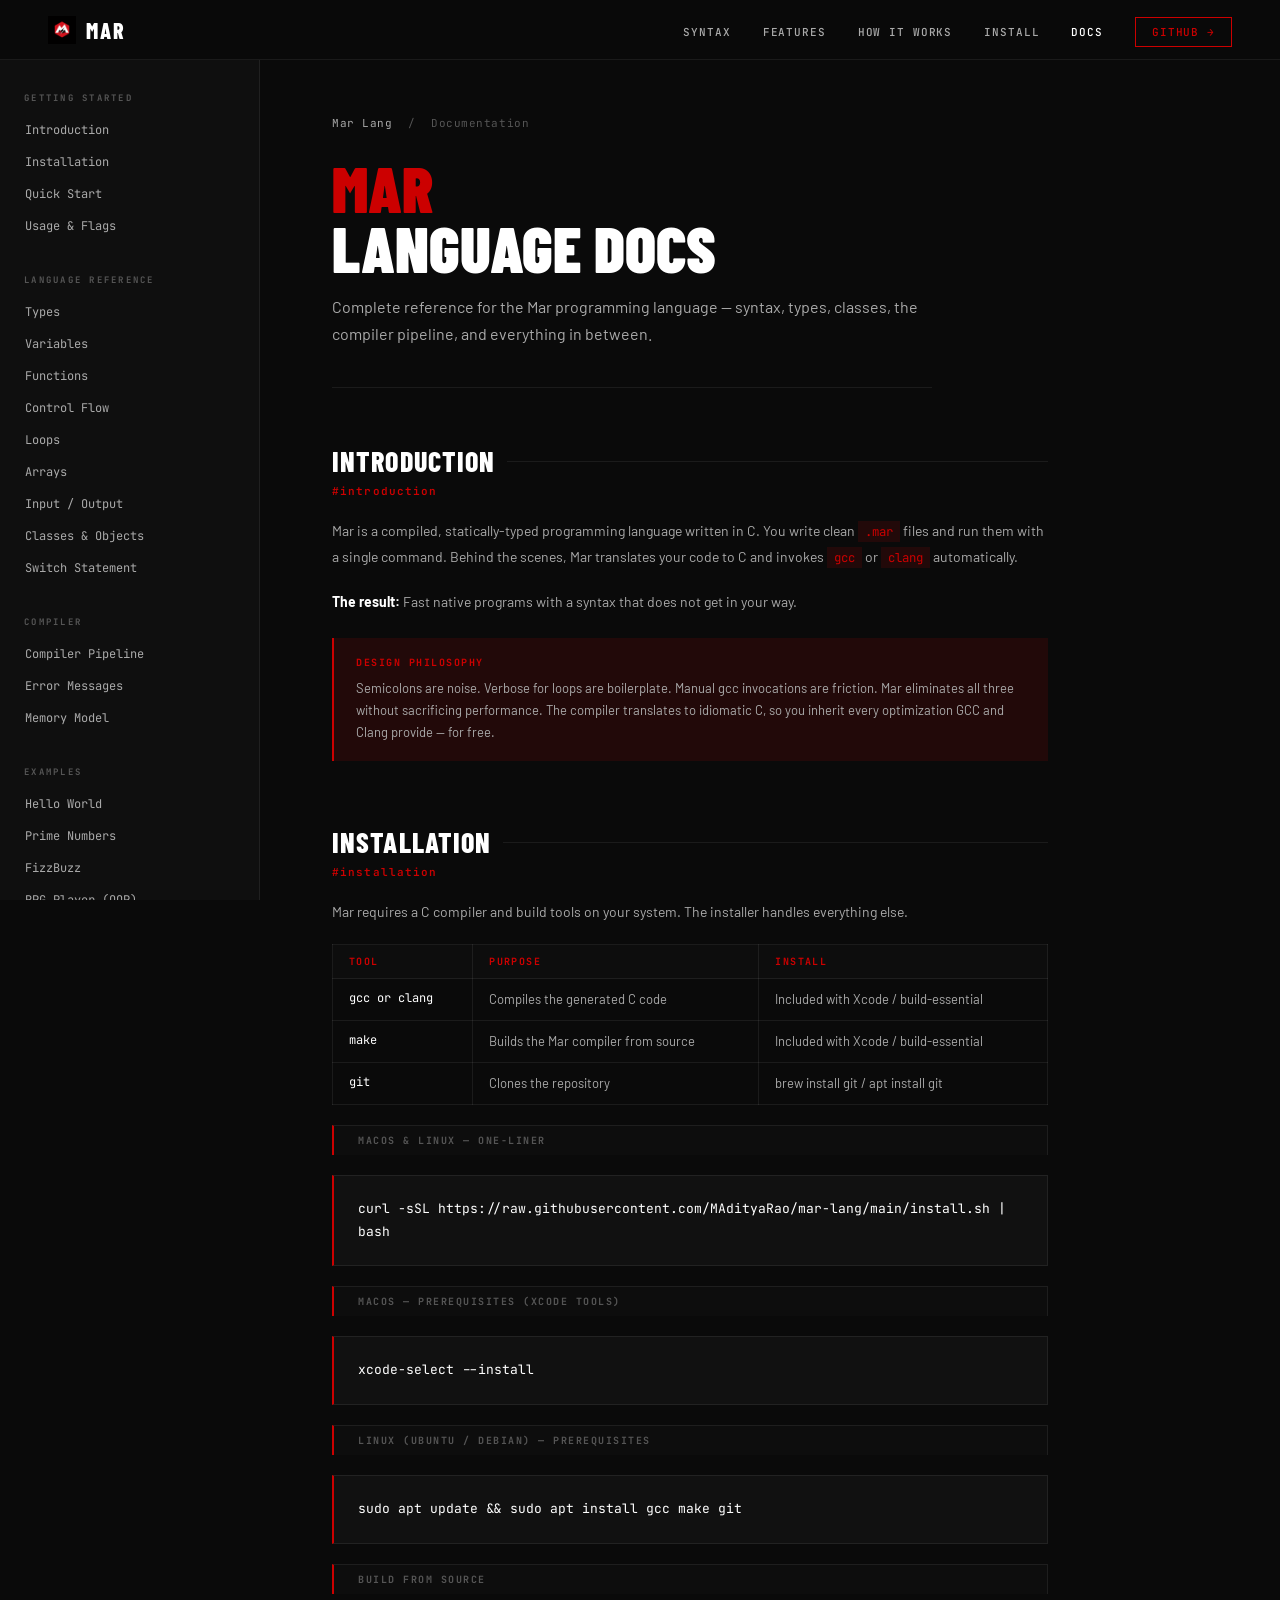
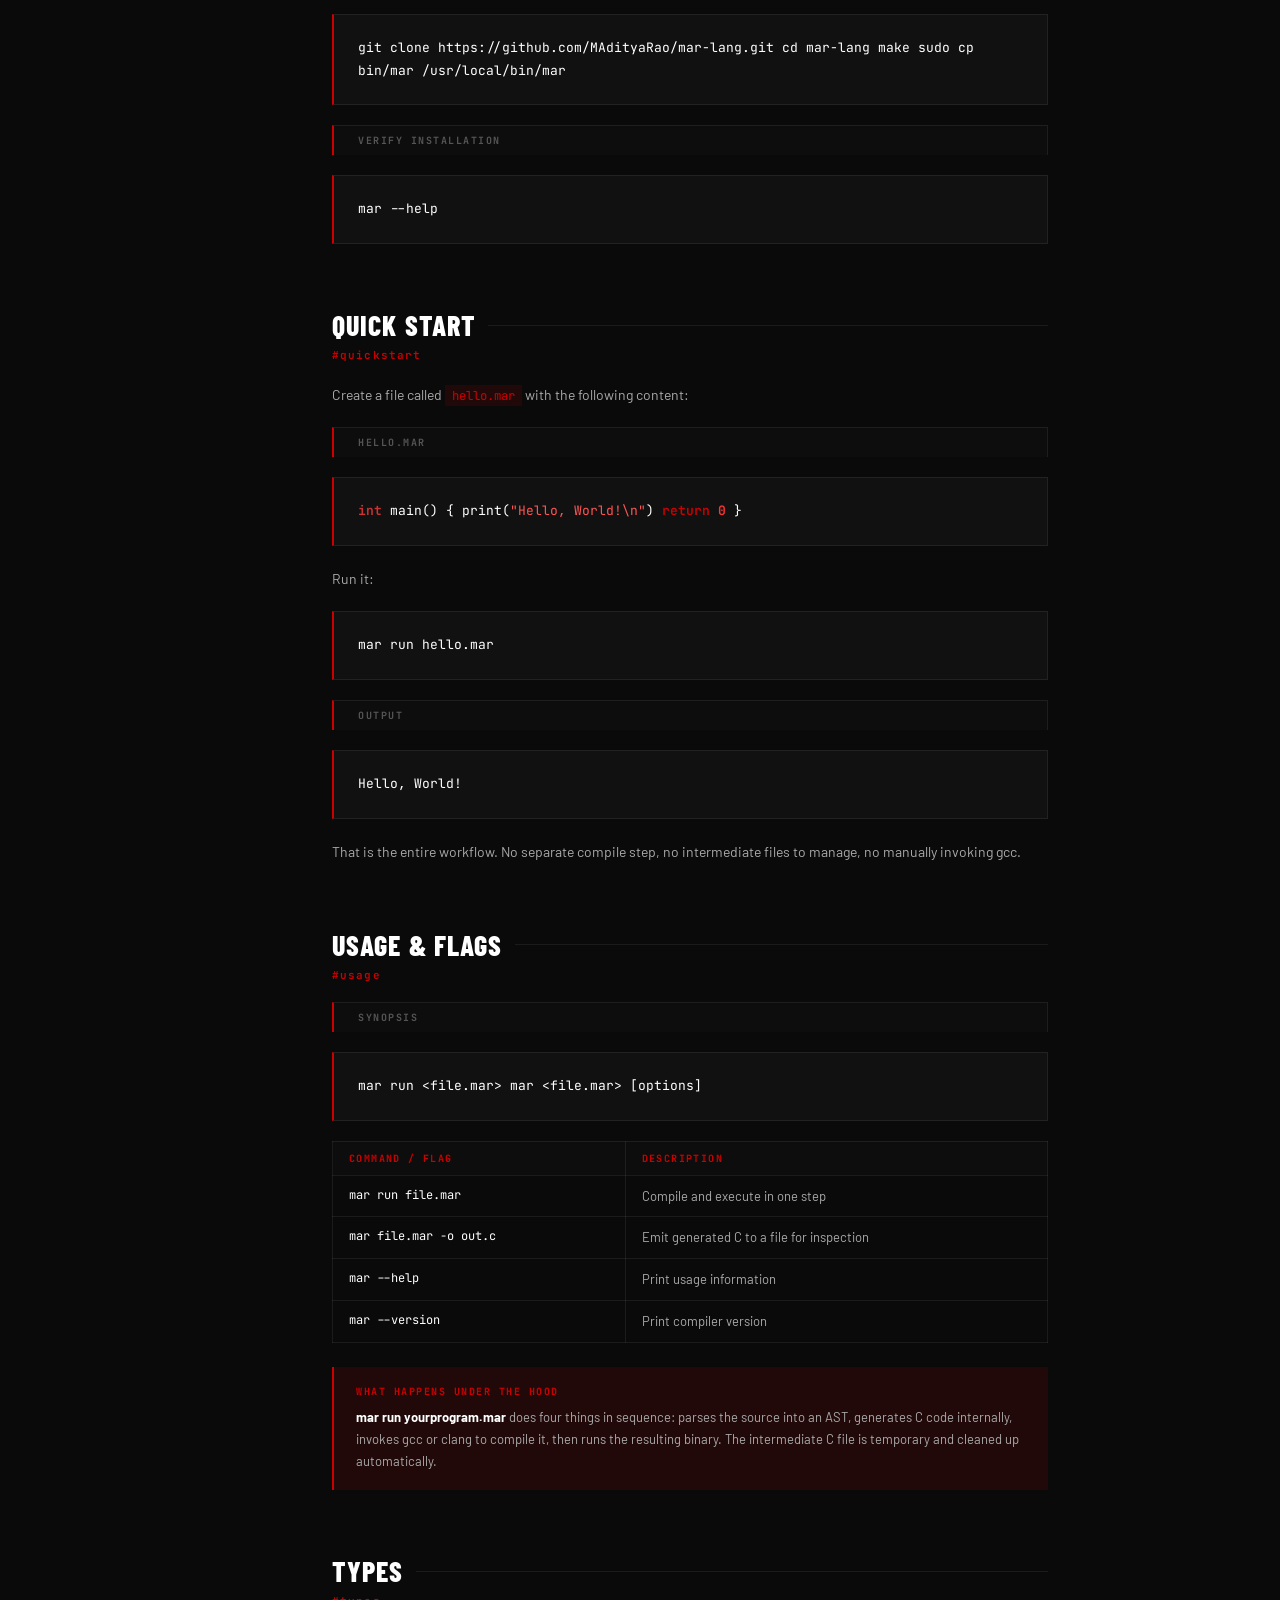
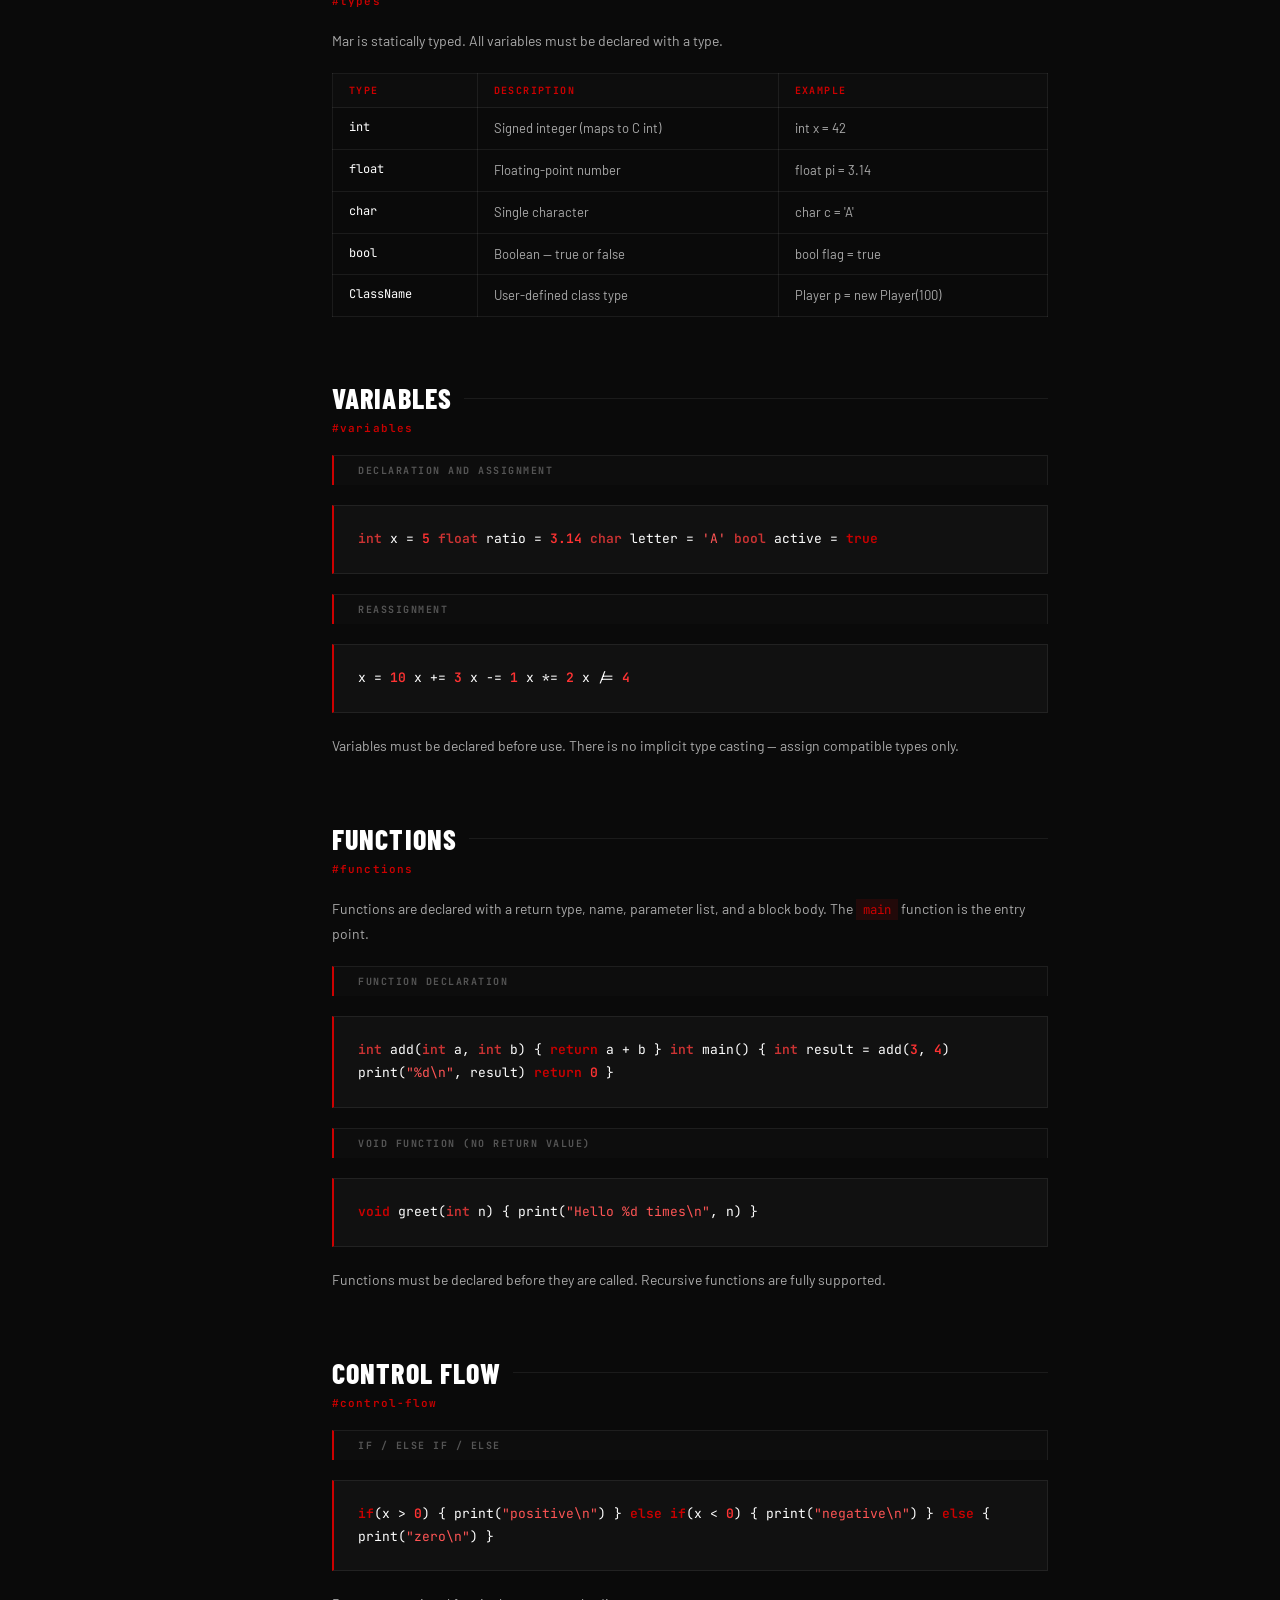
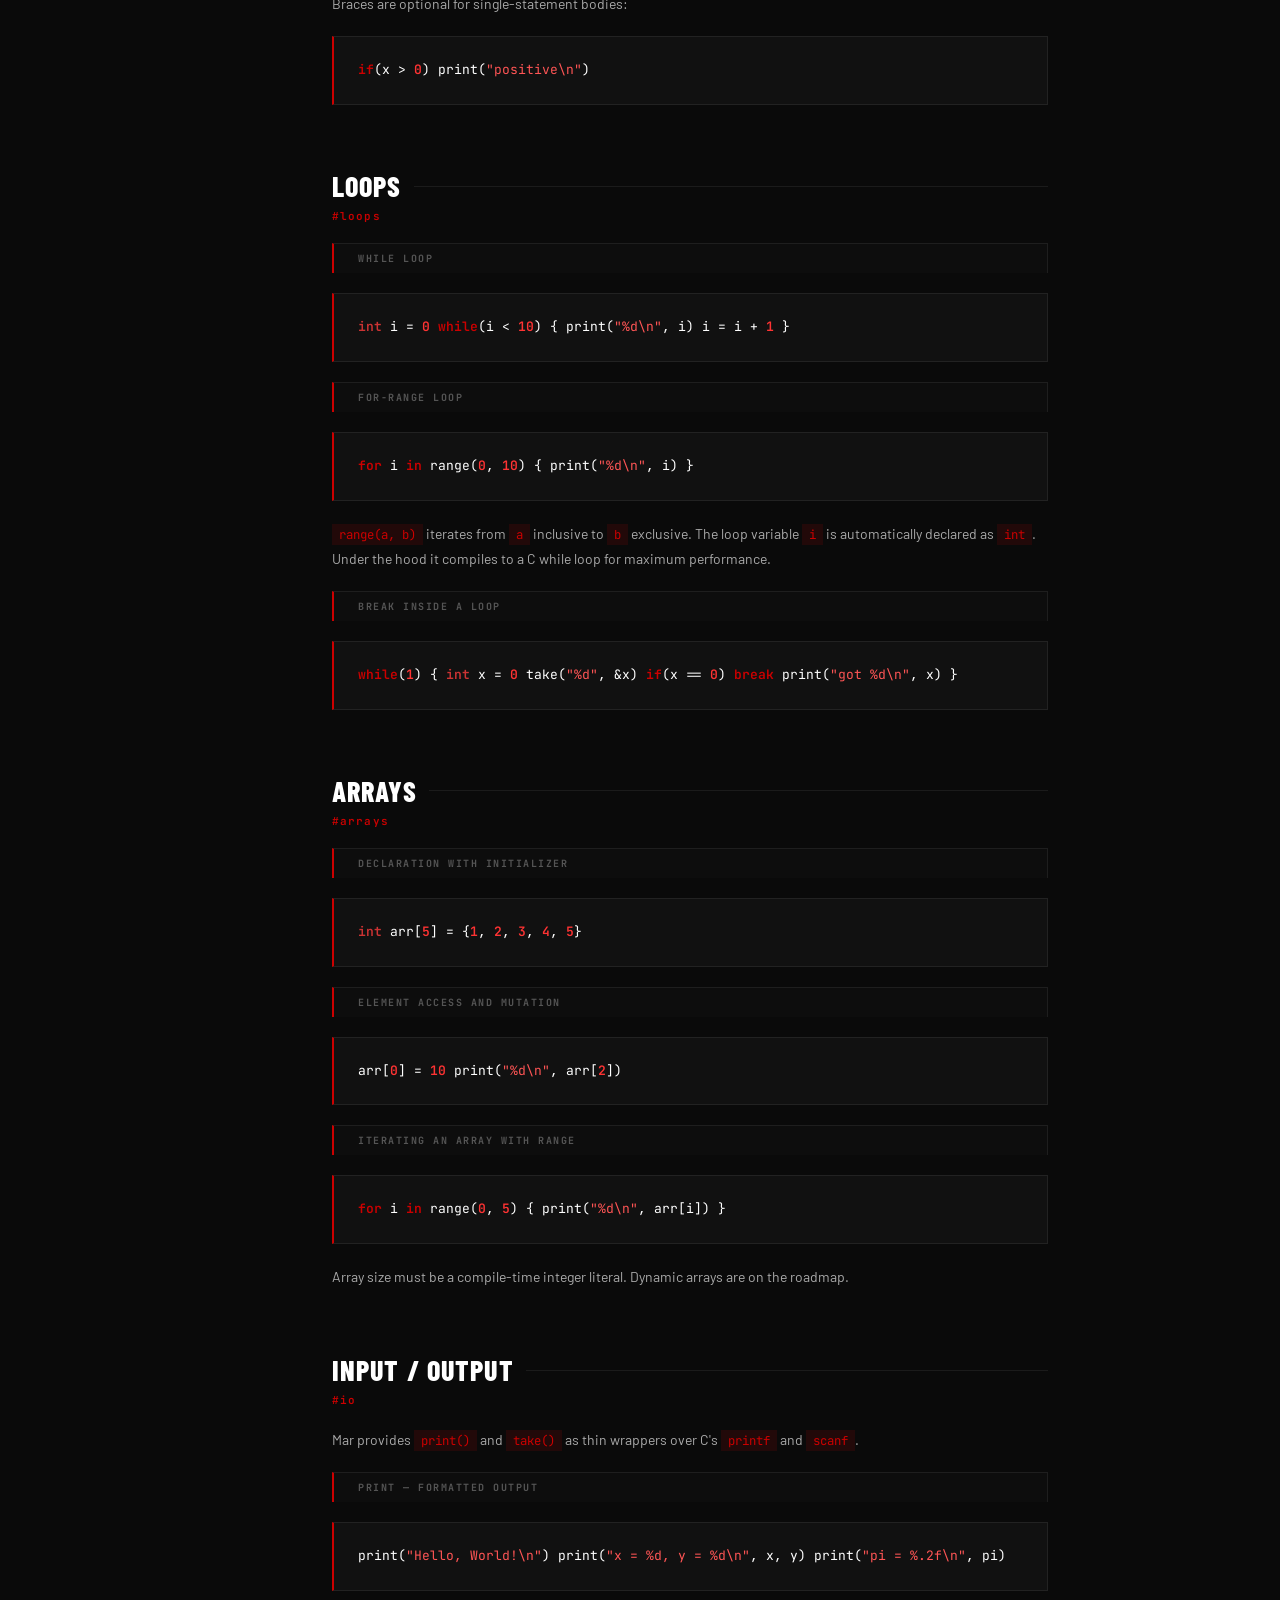
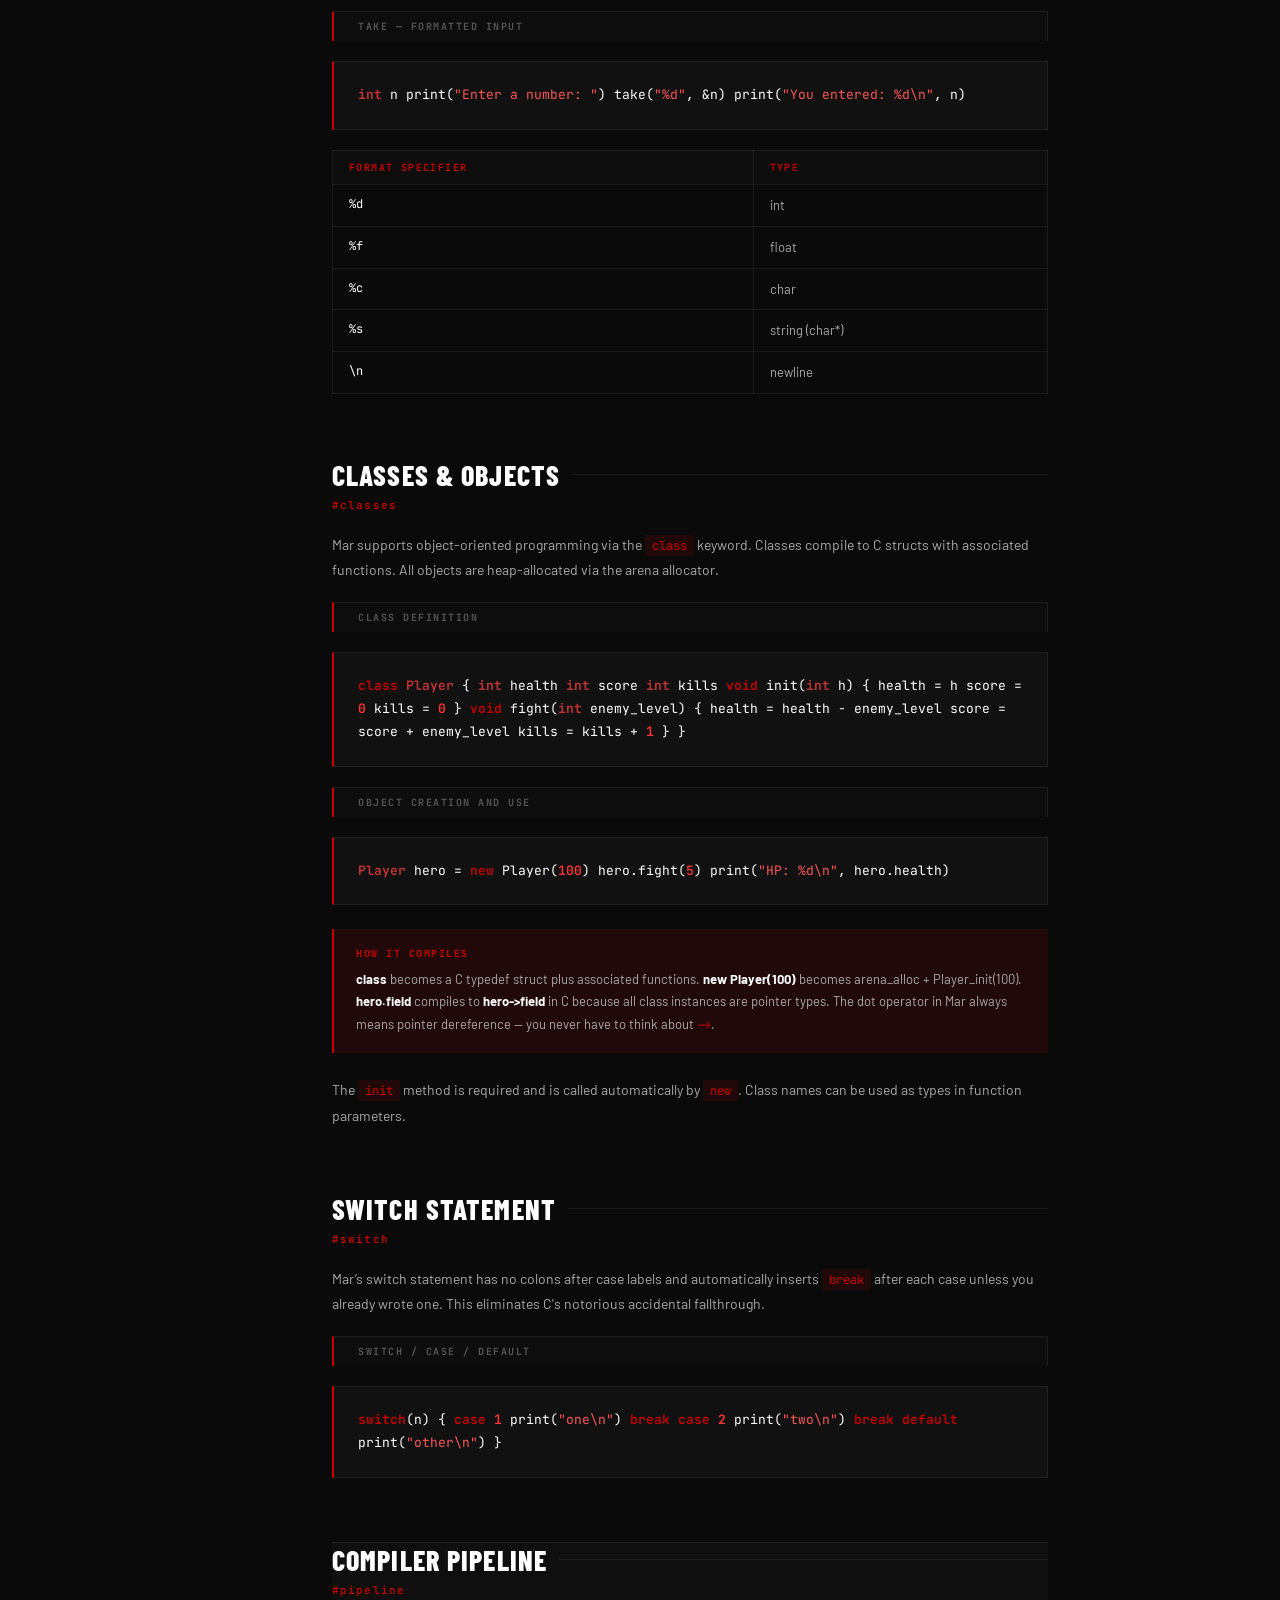
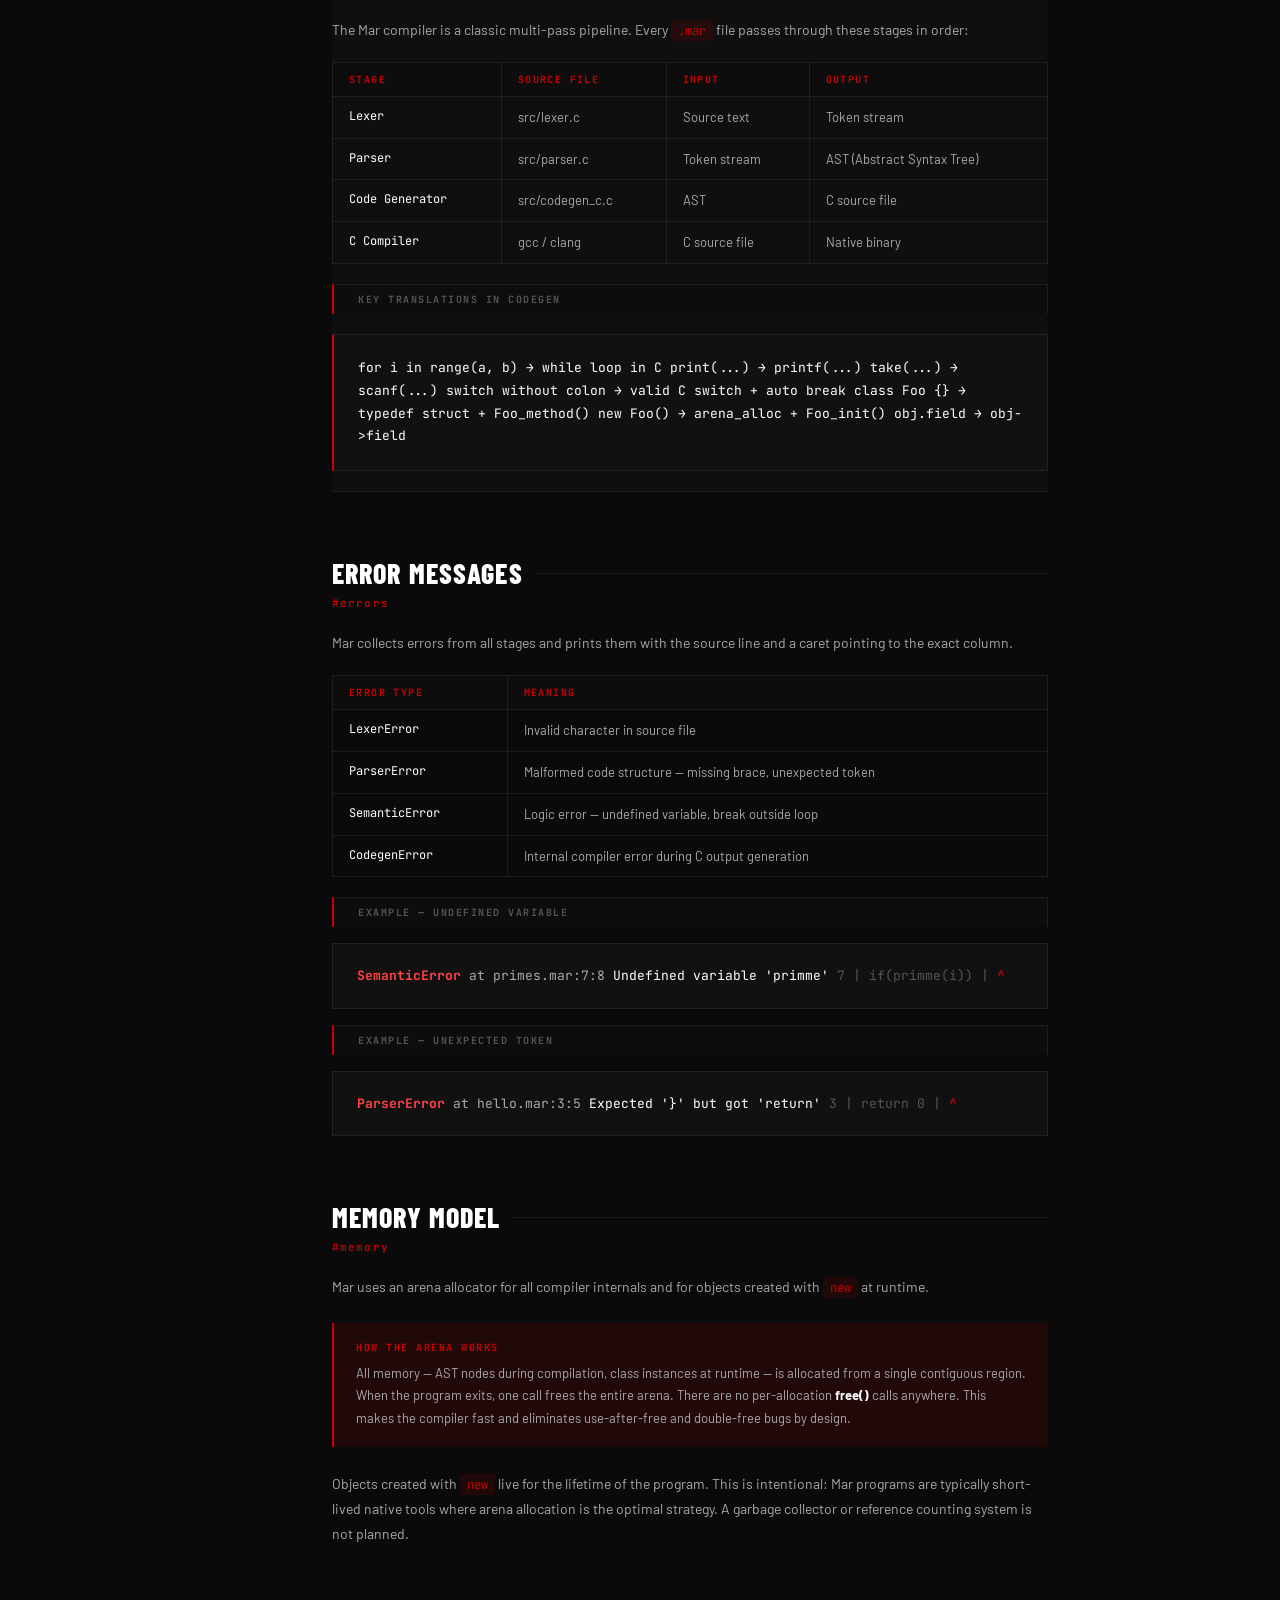
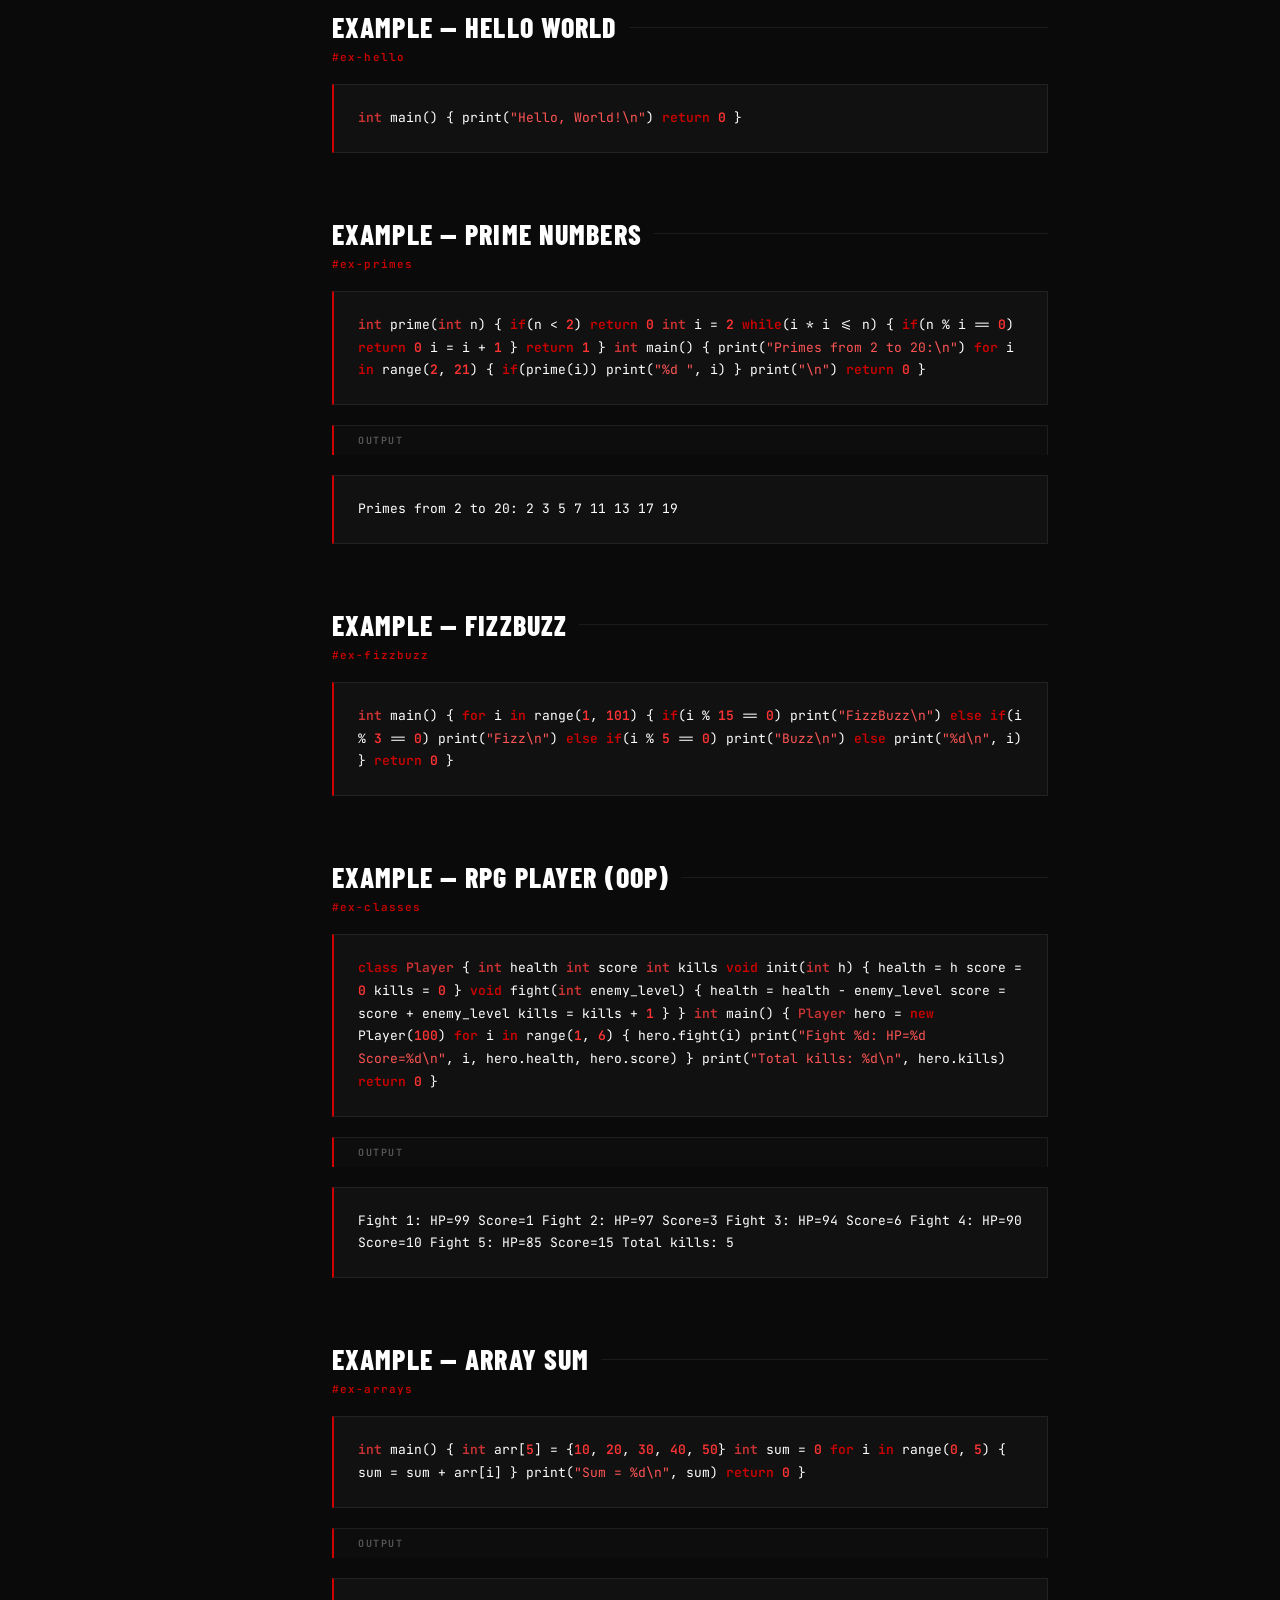
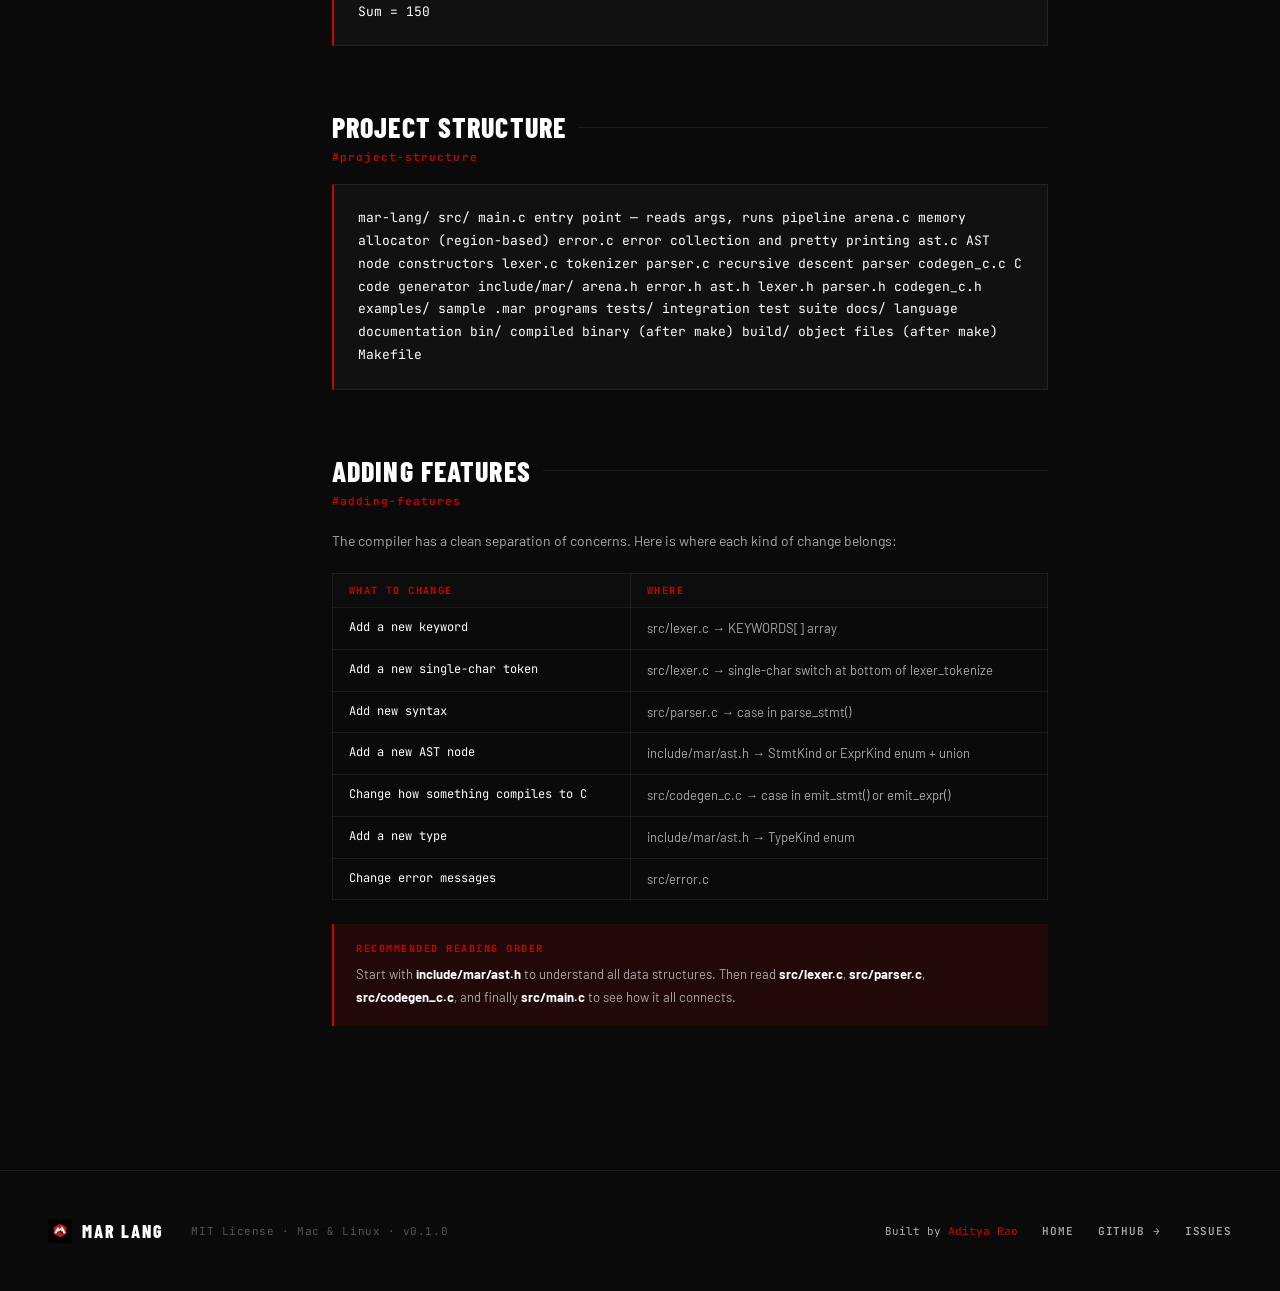
==== docs.html @ 7bbf641b "Add initial project files: logo, script, and styles - Added logo image (logo.png). - Created script." ====
<!DOCTYPE html>
<html lang="en">
<head>
  <meta charset="UTF-8">
  <meta name="viewport" content="width=device-width, initial-scale=1.0">
  <meta name="description" content="Mar Language documentation — syntax reference, features, examples, and compiler internals.">
  <title>Docs &mdash; Mar Lang</title>
  <link rel="preconnect" href="https://fonts.googleapis.com">
  <link href="https://fonts.googleapis.com/css2?family=JetBrains+Mono:wght@300;400;500;600;700&family=Barlow+Condensed:wght@400;600;700;800;900&family=Barlow:wght@300;400;500;600&display=swap" rel="stylesheet">
  <link rel="stylesheet" href="styles.css">
</head>
<body>

<!-- ================================================================
     NAV
     ================================================================ -->
<nav>
  <a href="index.html" class="nav-logo">
    <img src="logo.png" alt="Mar Logo">
    <span class="nav-logo-text">MAR</span>
  </a>
  <ul class="nav-links">
    <li><a href="index.html#showcase">Syntax</a></li>
    <li><a href="index.html#features">Features</a></li>
    <li><a href="index.html#pipeline">How It Works</a></li>
    <li><a href="index.html#install">Install</a></li>
    <li><a href="docs.html" style="color:#ffffff">Docs</a></li>
    <li><a href="https://github.com/MAdityaRao/mar-lang" class="nav-github">GitHub &rarr;</a></li>
  </ul>
</nav>

<!-- ================================================================
     LAYOUT
     ================================================================ -->
<div class="docs-layout">

  <!-- ── SIDEBAR ── -->
  <aside class="docs-sidebar">

    <div class="sidebar-section">
      <div class="sidebar-section-label">Getting Started</div>
      <a href="#introduction"  class="sidebar-link active">Introduction</a>
      <a href="#installation"  class="sidebar-link">Installation</a>
      <a href="#quickstart"    class="sidebar-link">Quick Start</a>
      <a href="#usage"         class="sidebar-link">Usage &amp; Flags</a>
    </div>

    <div class="sidebar-section">
      <div class="sidebar-section-label">Language Reference</div>
      <a href="#types"         class="sidebar-link">Types</a>
      <a href="#variables"     class="sidebar-link">Variables</a>
      <a href="#functions"     class="sidebar-link">Functions</a>
      <a href="#control-flow"  class="sidebar-link">Control Flow</a>
      <a href="#loops"         class="sidebar-link">Loops</a>
      <a href="#arrays"        class="sidebar-link">Arrays</a>
      <a href="#io"            class="sidebar-link">Input / Output</a>
      <a href="#classes"       class="sidebar-link">Classes &amp; Objects</a>
      <a href="#switch"        class="sidebar-link">Switch Statement</a>
    </div>

    <div class="sidebar-section">
      <div class="sidebar-section-label">Compiler</div>
      <a href="#pipeline"      class="sidebar-link">Compiler Pipeline</a>
      <a href="#errors"        class="sidebar-link">Error Messages</a>
      <a href="#memory"        class="sidebar-link">Memory Model</a>
    </div>

    <div class="sidebar-section">
      <div class="sidebar-section-label">Examples</div>
      <a href="#ex-hello"      class="sidebar-link">Hello World</a>
      <a href="#ex-primes"     class="sidebar-link">Prime Numbers</a>
      <a href="#ex-fizzbuzz"   class="sidebar-link">FizzBuzz</a>
      <a href="#ex-classes"    class="sidebar-link">RPG Player (OOP)</a>
      <a href="#ex-arrays"     class="sidebar-link">Array Sum</a>
    </div>

    <div class="sidebar-section">
      <div class="sidebar-section-label">Contributing</div>
      <a href="#project-structure" class="sidebar-link">Project Structure</a>
      <a href="#adding-features"   class="sidebar-link">Adding Features</a>
    </div>

  </aside>

  <!-- ── MAIN CONTENT ── -->
  <main class="docs-content">

    <div class="docs-breadcrumb">
      <a href="index.html">Mar Lang</a>
      <span class="sep">/</span>
      Documentation
    </div>

    <h1 class="docs-page-title"><span class="accent">Mar</span><br>Language Docs</h1>
    <p class="docs-lead">Complete reference for the Mar programming language &mdash; syntax, types, classes, the compiler pipeline, and everything in between.</p>

    <!-- ============================================================
         INTRODUCTION
         ============================================================ -->
    <div class="doc-section" id="introduction">
      <h2 class="doc-section-title">Introduction</h2>
      <span class="doc-section-anchor">#introduction</span>

      <p class="doc-text">
        Mar is a compiled, statically-typed programming language written in C.
        You write clean <span class="ic">.mar</span> files and run them with a single command.
        Behind the scenes, Mar translates your code to C and invokes <span class="ic">gcc</span> or <span class="ic">clang</span> automatically.
      </p>

      <p class="doc-text">
        <strong>The result:</strong> Fast native programs with a syntax that does not get in your way.
      </p>

      <div class="doc-callout">
        <div class="doc-callout-label">Design Philosophy</div>
        <p>Semicolons are noise. Verbose for loops are boilerplate. Manual gcc invocations are friction. Mar eliminates all three without sacrificing performance. The compiler translates to idiomatic C, so you inherit every optimization GCC and Clang provide &mdash; for free.</p>
      </div>
    </div>

    <!-- ============================================================
         INSTALLATION
         ============================================================ -->
    <div class="doc-section" id="installation">
      <h2 class="doc-section-title">Installation</h2>
      <span class="doc-section-anchor">#installation</span>

      <p class="doc-text">Mar requires a C compiler and build tools on your system. The installer handles everything else.</p>

      <table class="doc-table">
        <thead>
          <tr>
            <th>Tool</th>
            <th>Purpose</th>
            <th>Install</th>
          </tr>
        </thead>
        <tbody>
          <tr>
            <td>gcc or clang</td>
            <td>Compiles the generated C code</td>
            <td>Included with Xcode / build-essential</td>
          </tr>
          <tr>
            <td>make</td>
            <td>Builds the Mar compiler from source</td>
            <td>Included with Xcode / build-essential</td>
          </tr>
          <tr>
            <td>git</td>
            <td>Clones the repository</td>
            <td>brew install git / apt install git</td>
          </tr>
        </tbody>
      </table>

      <div class="doc-code-label">macOS &amp; Linux &mdash; one-liner</div>
      <div class="doc-code">curl -sSL https://raw.githubusercontent.com/MAdityaRao/mar-lang/main/install.sh | bash</div>

      <div class="doc-code-label">macOS &mdash; prerequisites (Xcode tools)</div>
      <div class="doc-code">xcode-select --install</div>

      <div class="doc-code-label">Linux (Ubuntu / Debian) &mdash; prerequisites</div>
      <div class="doc-code">sudo apt update &amp;&amp; sudo apt install gcc make git</div>

      <div class="doc-code-label">Build from source</div>
      <div class="doc-code">git clone https://github.com/MAdityaRao/mar-lang.git
cd mar-lang
make
sudo cp bin/mar /usr/local/bin/mar</div>

      <div class="doc-code-label">Verify installation</div>
      <div class="doc-code">mar --help</div>
    </div>

    <!-- ============================================================
         QUICK START
         ============================================================ -->
    <div class="doc-section" id="quickstart">
      <h2 class="doc-section-title">Quick Start</h2>
      <span class="doc-section-anchor">#quickstart</span>

      <p class="doc-text">Create a file called <span class="ic">hello.mar</span> with the following content:</p>

      <div class="doc-code-label">hello.mar</div>
      <div class="doc-code"><span class="m-type">int</span> <span class="m-fn">main</span>()
{
    <span class="m-fn">print</span>(<span class="m-str">"Hello, World!\n"</span>)
    <span class="m-kw">return</span> <span class="m-num">0</span>
}</div>

      <p class="doc-text">Run it:</p>
      <div class="doc-code">mar run hello.mar</div>
      <div class="doc-code-label">output</div>
      <div class="doc-code">Hello, World!</div>

      <p class="doc-text">That is the entire workflow. No separate compile step, no intermediate files to manage, no manually invoking gcc.</p>
    </div>

    <!-- ============================================================
         USAGE
         ============================================================ -->
    <div class="doc-section" id="usage">
      <h2 class="doc-section-title">Usage &amp; Flags</h2>
      <span class="doc-section-anchor">#usage</span>

      <div class="doc-code-label">Synopsis</div>
      <div class="doc-code">mar run &lt;file.mar&gt;
mar &lt;file.mar&gt; [options]</div>

      <table class="doc-table">
        <thead>
          <tr><th>Command / Flag</th><th>Description</th></tr>
        </thead>
        <tbody>
          <tr><td>mar run file.mar</td><td>Compile and execute in one step</td></tr>
          <tr><td>mar file.mar -o out.c</td><td>Emit generated C to a file for inspection</td></tr>
          <tr><td>mar --help</td><td>Print usage information</td></tr>
          <tr><td>mar --version</td><td>Print compiler version</td></tr>
        </tbody>
      </table>

      <div class="doc-callout">
        <div class="doc-callout-label">What happens under the hood</div>
        <p>
          <strong>mar run yourprogram.mar</strong> does four things in sequence:
          parses the source into an AST, generates C code internally,
          invokes gcc or clang to compile it, then runs the resulting binary.
          The intermediate C file is temporary and cleaned up automatically.
        </p>
      </div>
    </div>

    <!-- ============================================================
         TYPES
         ============================================================ -->
    <div class="doc-section" id="types">
      <h2 class="doc-section-title">Types</h2>
      <span class="doc-section-anchor">#types</span>

      <p class="doc-text">Mar is statically typed. All variables must be declared with a type.</p>

      <table class="doc-table">
        <thead>
          <tr><th>Type</th><th>Description</th><th>Example</th></tr>
        </thead>
        <tbody>
          <tr><td>int</td><td>Signed integer (maps to C int)</td><td>int x = 42</td></tr>
          <tr><td>float</td><td>Floating-point number</td><td>float pi = 3.14</td></tr>
          <tr><td>char</td><td>Single character</td><td>char c = 'A'</td></tr>
          <tr><td>bool</td><td>Boolean &mdash; true or false</td><td>bool flag = true</td></tr>
          <tr><td>ClassName</td><td>User-defined class type</td><td>Player p = new Player(100)</td></tr>
        </tbody>
      </table>
    </div>

    <!-- ============================================================
         VARIABLES
         ============================================================ -->
    <div class="doc-section" id="variables">
      <h2 class="doc-section-title">Variables</h2>
      <span class="doc-section-anchor">#variables</span>

      <div class="doc-code-label">Declaration and assignment</div>
      <div class="doc-code"><span class="m-type">int</span> x = <span class="m-num">5</span>
<span class="m-type">float</span> ratio = <span class="m-num">3.14</span>
<span class="m-type">char</span> letter = <span class="m-str">'A'</span>
<span class="m-type">bool</span> active = <span class="m-kw">true</span></div>

      <div class="doc-code-label">Reassignment</div>
      <div class="doc-code">x = <span class="m-num">10</span>
x += <span class="m-num">3</span>
x -= <span class="m-num">1</span>
x *= <span class="m-num">2</span>
x /= <span class="m-num">4</span></div>

      <p class="doc-text">
        Variables must be declared before use.
        There is no implicit type casting &mdash; assign compatible types only.
      </p>
    </div>

    <!-- ============================================================
         FUNCTIONS
         ============================================================ -->
    <div class="doc-section" id="functions">
      <h2 class="doc-section-title">Functions</h2>
      <span class="doc-section-anchor">#functions</span>

      <p class="doc-text">Functions are declared with a return type, name, parameter list, and a block body. The <span class="ic">main</span> function is the entry point.</p>

      <div class="doc-code-label">Function declaration</div>
      <div class="doc-code"><span class="m-type">int</span> <span class="m-fn">add</span>(<span class="m-type">int</span> a, <span class="m-type">int</span> b)
{
    <span class="m-kw">return</span> a + b
}

<span class="m-type">int</span> <span class="m-fn">main</span>()
{
    <span class="m-type">int</span> result = <span class="m-fn">add</span>(<span class="m-num">3</span>, <span class="m-num">4</span>)
    <span class="m-fn">print</span>(<span class="m-str">"%d\n"</span>, result)
    <span class="m-kw">return</span> <span class="m-num">0</span>
}</div>

      <div class="doc-code-label">Void function (no return value)</div>
      <div class="doc-code"><span class="m-kw">void</span> <span class="m-fn">greet</span>(<span class="m-type">int</span> n)
{
    <span class="m-fn">print</span>(<span class="m-str">"Hello %d times\n"</span>, n)
}</div>

      <p class="doc-text">
        Functions must be declared before they are called.
        Recursive functions are fully supported.
      </p>
    </div>

    <!-- ============================================================
         CONTROL FLOW
         ============================================================ -->
    <div class="doc-section" id="control-flow">
      <h2 class="doc-section-title">Control Flow</h2>
      <span class="doc-section-anchor">#control-flow</span>

      <div class="doc-code-label">if / else if / else</div>
      <div class="doc-code"><span class="m-kw">if</span>(x &gt; <span class="m-num">0</span>)
{
    <span class="m-fn">print</span>(<span class="m-str">"positive\n"</span>)
}
<span class="m-kw">else if</span>(x &lt; <span class="m-num">0</span>)
{
    <span class="m-fn">print</span>(<span class="m-str">"negative\n"</span>)
}
<span class="m-kw">else</span>
{
    <span class="m-fn">print</span>(<span class="m-str">"zero\n"</span>)
}</div>

      <p class="doc-text">Braces are optional for single-statement bodies:</p>

      <div class="doc-code"><span class="m-kw">if</span>(x &gt; <span class="m-num">0</span>)
    <span class="m-fn">print</span>(<span class="m-str">"positive\n"</span>)</div>
    </div>

    <!-- ============================================================
         LOOPS
         ============================================================ -->
    <div class="doc-section" id="loops">
      <h2 class="doc-section-title">Loops</h2>
      <span class="doc-section-anchor">#loops</span>

      <div class="doc-code-label">while loop</div>
      <div class="doc-code"><span class="m-type">int</span> i = <span class="m-num">0</span>
<span class="m-kw">while</span>(i &lt; <span class="m-num">10</span>)
{
    <span class="m-fn">print</span>(<span class="m-str">"%d\n"</span>, i)
    i = i + <span class="m-num">1</span>
}</div>

      <div class="doc-code-label">for-range loop</div>
      <div class="doc-code"><span class="m-kw">for</span> i <span class="m-kw">in</span> <span class="m-fn">range</span>(<span class="m-num">0</span>, <span class="m-num">10</span>)
{
    <span class="m-fn">print</span>(<span class="m-str">"%d\n"</span>, i)
}</div>

      <p class="doc-text">
        <span class="ic">range(a, b)</span> iterates from <span class="ic">a</span> inclusive to <span class="ic">b</span> exclusive.
        The loop variable <span class="ic">i</span> is automatically declared as <span class="ic">int</span>.
        Under the hood it compiles to a C while loop for maximum performance.
      </p>

      <div class="doc-code-label">break inside a loop</div>
      <div class="doc-code"><span class="m-kw">while</span>(<span class="m-num">1</span>)
{
    <span class="m-type">int</span> x = <span class="m-num">0</span>
    <span class="m-fn">take</span>(<span class="m-str">"%d"</span>, &amp;x)
    <span class="m-kw">if</span>(x == <span class="m-num">0</span>)
        <span class="m-kw">break</span>
    <span class="m-fn">print</span>(<span class="m-str">"got %d\n"</span>, x)
}</div>
    </div>

    <!-- ============================================================
         ARRAYS
         ============================================================ -->
    <div class="doc-section" id="arrays">
      <h2 class="doc-section-title">Arrays</h2>
      <span class="doc-section-anchor">#arrays</span>

      <div class="doc-code-label">Declaration with initializer</div>
      <div class="doc-code"><span class="m-type">int</span> arr[<span class="m-num">5</span>] = {<span class="m-num">1</span>, <span class="m-num">2</span>, <span class="m-num">3</span>, <span class="m-num">4</span>, <span class="m-num">5</span>}</div>

      <div class="doc-code-label">Element access and mutation</div>
      <div class="doc-code">arr[<span class="m-num">0</span>] = <span class="m-num">10</span>
<span class="m-fn">print</span>(<span class="m-str">"%d\n"</span>, arr[<span class="m-num">2</span>])</div>

      <div class="doc-code-label">Iterating an array with range</div>
      <div class="doc-code"><span class="m-kw">for</span> i <span class="m-kw">in</span> <span class="m-fn">range</span>(<span class="m-num">0</span>, <span class="m-num">5</span>)
{
    <span class="m-fn">print</span>(<span class="m-str">"%d\n"</span>, arr[i])
}</div>

      <p class="doc-text">Array size must be a compile-time integer literal. Dynamic arrays are on the roadmap.</p>
    </div>

    <!-- ============================================================
         I/O
         ============================================================ -->
    <div class="doc-section" id="io">
      <h2 class="doc-section-title">Input / Output</h2>
      <span class="doc-section-anchor">#io</span>

      <p class="doc-text">Mar provides <span class="ic">print()</span> and <span class="ic">take()</span> as thin wrappers over C's <span class="ic">printf</span> and <span class="ic">scanf</span>.</p>

      <div class="doc-code-label">print &mdash; formatted output</div>
      <div class="doc-code"><span class="m-fn">print</span>(<span class="m-str">"Hello, World!\n"</span>)
<span class="m-fn">print</span>(<span class="m-str">"x = %d, y = %d\n"</span>, x, y)
<span class="m-fn">print</span>(<span class="m-str">"pi = %.2f\n"</span>, pi)</div>

      <div class="doc-code-label">take &mdash; formatted input</div>
      <div class="doc-code"><span class="m-type">int</span> n
<span class="m-fn">print</span>(<span class="m-str">"Enter a number: "</span>)
<span class="m-fn">take</span>(<span class="m-str">"%d"</span>, &amp;n)
<span class="m-fn">print</span>(<span class="m-str">"You entered: %d\n"</span>, n)</div>

      <table class="doc-table">
        <thead><tr><th>Format Specifier</th><th>Type</th></tr></thead>
        <tbody>
          <tr><td>%d</td><td>int</td></tr>
          <tr><td>%f</td><td>float</td></tr>
          <tr><td>%c</td><td>char</td></tr>
          <tr><td>%s</td><td>string (char*)</td></tr>
          <tr><td>\n</td><td>newline</td></tr>
        </tbody>
      </table>
    </div>

    <!-- ============================================================
         CLASSES
         ============================================================ -->
    <div class="doc-section" id="classes">
      <h2 class="doc-section-title">Classes &amp; Objects</h2>
      <span class="doc-section-anchor">#classes</span>

      <p class="doc-text">
        Mar supports object-oriented programming via the <span class="ic">class</span> keyword.
        Classes compile to C structs with associated functions.
        All objects are heap-allocated via the arena allocator.
      </p>

      <div class="doc-code-label">Class definition</div>
      <div class="doc-code"><span class="m-kw">class</span> <span class="m-type">Player</span> {
    <span class="m-type">int</span> health
    <span class="m-type">int</span> score
    <span class="m-type">int</span> kills

    <span class="m-kw">void</span> <span class="m-fn">init</span>(<span class="m-type">int</span> h) {
        health = h
        score  = <span class="m-num">0</span>
        kills  = <span class="m-num">0</span>
    }

    <span class="m-kw">void</span> <span class="m-fn">fight</span>(<span class="m-type">int</span> enemy_level) {
        health = health - enemy_level
        score  = score + enemy_level
        kills  = kills + <span class="m-num">1</span>
    }
}</div>

      <div class="doc-code-label">Object creation and use</div>
      <div class="doc-code"><span class="m-type">Player</span> hero = <span class="m-kw">new</span> <span class="m-fn">Player</span>(<span class="m-num">100</span>)

hero.<span class="m-fn">fight</span>(<span class="m-num">5</span>)
<span class="m-fn">print</span>(<span class="m-str">"HP: %d\n"</span>, hero.health)</div>

      <div class="doc-callout">
        <div class="doc-callout-label">How it compiles</div>
        <p>
          <strong>class</strong> becomes a C typedef struct plus associated functions.
          <strong>new Player(100)</strong> becomes arena_alloc + Player_init(100).
          <strong>hero.field</strong> compiles to <strong>hero-&gt;field</strong> in C because all class
          instances are pointer types. The dot operator in Mar always means pointer dereference &mdash;
          you never have to think about <code>-&gt;</code>.
        </p>
      </div>

      <p class="doc-text">
        The <span class="ic">init</span> method is required and is called automatically by <span class="ic">new</span>.
        Class names can be used as types in function parameters.
      </p>
    </div>

    <!-- ============================================================
         SWITCH
         ============================================================ -->
    <div class="doc-section" id="switch">
      <h2 class="doc-section-title">Switch Statement</h2>
      <span class="doc-section-anchor">#switch</span>

      <p class="doc-text">
        Mar&rsquo;s switch statement has no colons after case labels and automatically
        inserts <span class="ic">break</span> after each case unless you already wrote one.
        This eliminates C's notorious accidental fallthrough.
      </p>

      <div class="doc-code-label">switch / case / default</div>
      <div class="doc-code"><span class="m-kw">switch</span>(n)
{
    <span class="m-kw">case</span> <span class="m-num">1</span>
        <span class="m-fn">print</span>(<span class="m-str">"one\n"</span>)
        <span class="m-kw">break</span>
    <span class="m-kw">case</span> <span class="m-num">2</span>
        <span class="m-fn">print</span>(<span class="m-str">"two\n"</span>)
        <span class="m-kw">break</span>
    <span class="m-kw">default</span>
        <span class="m-fn">print</span>(<span class="m-str">"other\n"</span>)
}</div>
    </div>

    <!-- ============================================================
         PIPELINE
         ============================================================ -->
    <div class="doc-section" id="pipeline">
      <h2 class="doc-section-title">Compiler Pipeline</h2>
      <span class="doc-section-anchor">#pipeline</span>

      <p class="doc-text">The Mar compiler is a classic multi-pass pipeline. Every <span class="ic">.mar</span> file passes through these stages in order:</p>

      <table class="doc-table">
        <thead>
          <tr><th>Stage</th><th>Source File</th><th>Input</th><th>Output</th></tr>
        </thead>
        <tbody>
          <tr>
            <td>Lexer</td>
            <td>src/lexer.c</td>
            <td>Source text</td>
            <td>Token stream</td>
          </tr>
          <tr>
            <td>Parser</td>
            <td>src/parser.c</td>
            <td>Token stream</td>
            <td>AST (Abstract Syntax Tree)</td>
          </tr>
          <tr>
            <td>Code Generator</td>
            <td>src/codegen_c.c</td>
            <td>AST</td>
            <td>C source file</td>
          </tr>
          <tr>
            <td>C Compiler</td>
            <td>gcc / clang</td>
            <td>C source file</td>
            <td>Native binary</td>
          </tr>
        </tbody>
      </table>

      <div class="doc-code-label">Key translations in codegen</div>
      <div class="doc-code">for i in range(a, b)  &rarr;  while loop in C
print(...)           &rarr;  printf(...)
take(...)            &rarr;  scanf(...)
switch without colon &rarr;  valid C switch + auto break
class Foo {}         &rarr;  typedef struct + Foo_method()
new Foo()            &rarr;  arena_alloc + Foo_init()
obj.field            &rarr;  obj-&gt;field</div>
    </div>

    <!-- ============================================================
         ERRORS
         ============================================================ -->
    <div class="doc-section" id="errors">
      <h2 class="doc-section-title">Error Messages</h2>
      <span class="doc-section-anchor">#errors</span>

      <p class="doc-text">Mar collects errors from all stages and prints them with the source line and a caret pointing to the exact column.</p>

      <table class="doc-table">
        <thead>
          <tr><th>Error Type</th><th>Meaning</th></tr>
        </thead>
        <tbody>
          <tr><td>LexerError</td><td>Invalid character in source file</td></tr>
          <tr><td>ParserError</td><td>Malformed code structure &mdash; missing brace, unexpected token</td></tr>
          <tr><td>SemanticError</td><td>Logic error &mdash; undefined variable, break outside loop</td></tr>
          <tr><td>CodegenError</td><td>Internal compiler error during C output generation</td></tr>
        </tbody>
      </table>

      <div class="doc-code-label">Example &mdash; undefined variable</div>
      <div class="error-block"><span class="error-type">SemanticError</span> <span class="error-loc">at primes.mar:7:8</span>
  <span class="error-msg">Undefined variable 'primme'</span>

     <span class="error-src">7 |     if(primme(i))</span>
     <span class="error-src">  |        </span><span class="error-caret">^</span></div>

      <div class="doc-code-label">Example &mdash; unexpected token</div>
      <div class="error-block"><span class="error-type">ParserError</span> <span class="error-loc">at hello.mar:3:5</span>
  <span class="error-msg">Expected '}' but got 'return'</span>

     <span class="error-src">3 |     return 0</span>
     <span class="error-src">  |     </span><span class="error-caret">^</span></div>
    </div>

    <!-- ============================================================
         MEMORY
         ============================================================ -->
    <div class="doc-section" id="memory">
      <h2 class="doc-section-title">Memory Model</h2>
      <span class="doc-section-anchor">#memory</span>

      <p class="doc-text">
        Mar uses an arena allocator for all compiler internals and for objects created with <span class="ic">new</span> at runtime.
      </p>

      <div class="doc-callout">
        <div class="doc-callout-label">How the arena works</div>
        <p>
          All memory &mdash; AST nodes during compilation, class instances at runtime &mdash; is allocated from a single contiguous region.
          When the program exits, one call frees the entire arena.
          There are no per-allocation <strong>free()</strong> calls anywhere.
          This makes the compiler fast and eliminates use-after-free and double-free bugs by design.
        </p>
      </div>

      <p class="doc-text">
        Objects created with <span class="ic">new</span> live for the lifetime of the program.
        This is intentional: Mar programs are typically short-lived native tools where arena allocation is the optimal strategy.
        A garbage collector or reference counting system is not planned.
      </p>
    </div>

    <!-- ============================================================
         EXAMPLES
         ============================================================ -->
    <div class="doc-section" id="ex-hello">
      <h2 class="doc-section-title">Example &mdash; Hello World</h2>
      <span class="doc-section-anchor">#ex-hello</span>

      <div class="doc-code"><span class="m-type">int</span> <span class="m-fn">main</span>()
{
    <span class="m-fn">print</span>(<span class="m-str">"Hello, World!\n"</span>)
    <span class="m-kw">return</span> <span class="m-num">0</span>
}</div>
    </div>

    <div class="doc-section" id="ex-primes">
      <h2 class="doc-section-title">Example &mdash; Prime Numbers</h2>
      <span class="doc-section-anchor">#ex-primes</span>

      <div class="doc-code"><span class="m-type">int</span> <span class="m-fn">prime</span>(<span class="m-type">int</span> n)
{
    <span class="m-kw">if</span>(n &lt; <span class="m-num">2</span>)
        <span class="m-kw">return</span> <span class="m-num">0</span>
    <span class="m-type">int</span> i = <span class="m-num">2</span>
    <span class="m-kw">while</span>(i * i &lt;= n)
    {
        <span class="m-kw">if</span>(n % i == <span class="m-num">0</span>)
            <span class="m-kw">return</span> <span class="m-num">0</span>
        i = i + <span class="m-num">1</span>
    }
    <span class="m-kw">return</span> <span class="m-num">1</span>
}

<span class="m-type">int</span> <span class="m-fn">main</span>()
{
    <span class="m-fn">print</span>(<span class="m-str">"Primes from 2 to 20:\n"</span>)
    <span class="m-kw">for</span> i <span class="m-kw">in</span> <span class="m-fn">range</span>(<span class="m-num">2</span>, <span class="m-num">21</span>)
    {
        <span class="m-kw">if</span>(<span class="m-fn">prime</span>(i))
            <span class="m-fn">print</span>(<span class="m-str">"%d "</span>, i)
    }
    <span class="m-fn">print</span>(<span class="m-str">"\n"</span>)
    <span class="m-kw">return</span> <span class="m-num">0</span>
}</div>

      <div class="doc-code-label">output</div>
      <div class="doc-code">Primes from 2 to 20:
2 3 5 7 11 13 17 19</div>
    </div>

    <div class="doc-section" id="ex-fizzbuzz">
      <h2 class="doc-section-title">Example &mdash; FizzBuzz</h2>
      <span class="doc-section-anchor">#ex-fizzbuzz</span>

      <div class="doc-code"><span class="m-type">int</span> <span class="m-fn">main</span>()
{
    <span class="m-kw">for</span> i <span class="m-kw">in</span> <span class="m-fn">range</span>(<span class="m-num">1</span>, <span class="m-num">101</span>)
    {
        <span class="m-kw">if</span>(i % <span class="m-num">15</span> == <span class="m-num">0</span>)
            <span class="m-fn">print</span>(<span class="m-str">"FizzBuzz\n"</span>)
        <span class="m-kw">else if</span>(i % <span class="m-num">3</span> == <span class="m-num">0</span>)
            <span class="m-fn">print</span>(<span class="m-str">"Fizz\n"</span>)
        <span class="m-kw">else if</span>(i % <span class="m-num">5</span> == <span class="m-num">0</span>)
            <span class="m-fn">print</span>(<span class="m-str">"Buzz\n"</span>)
        <span class="m-kw">else</span>
            <span class="m-fn">print</span>(<span class="m-str">"%d\n"</span>, i)
    }
    <span class="m-kw">return</span> <span class="m-num">0</span>
}</div>
    </div>

    <div class="doc-section" id="ex-classes">
      <h2 class="doc-section-title">Example &mdash; RPG Player (OOP)</h2>
      <span class="doc-section-anchor">#ex-classes</span>

      <div class="doc-code"><span class="m-kw">class</span> <span class="m-type">Player</span> {
    <span class="m-type">int</span> health
    <span class="m-type">int</span> score
    <span class="m-type">int</span> kills

    <span class="m-kw">void</span> <span class="m-fn">init</span>(<span class="m-type">int</span> h) {
        health = h
        score  = <span class="m-num">0</span>
        kills  = <span class="m-num">0</span>
    }

    <span class="m-kw">void</span> <span class="m-fn">fight</span>(<span class="m-type">int</span> enemy_level) {
        health = health - enemy_level
        score  = score + enemy_level
        kills  = kills + <span class="m-num">1</span>
    }
}

<span class="m-type">int</span> <span class="m-fn">main</span>()
{
    <span class="m-type">Player</span> hero = <span class="m-kw">new</span> <span class="m-fn">Player</span>(<span class="m-num">100</span>)

    <span class="m-kw">for</span> i <span class="m-kw">in</span> <span class="m-fn">range</span>(<span class="m-num">1</span>, <span class="m-num">6</span>)
    {
        hero.<span class="m-fn">fight</span>(i)
        <span class="m-fn">print</span>(<span class="m-str">"Fight %d: HP=%d Score=%d\n"</span>, i, hero.health, hero.score)
    }

    <span class="m-fn">print</span>(<span class="m-str">"Total kills: %d\n"</span>, hero.kills)
    <span class="m-kw">return</span> <span class="m-num">0</span>
}</div>

      <div class="doc-code-label">output</div>
      <div class="doc-code">Fight 1: HP=99 Score=1
Fight 2: HP=97 Score=3
Fight 3: HP=94 Score=6
Fight 4: HP=90 Score=10
Fight 5: HP=85 Score=15
Total kills: 5</div>
    </div>

    <div class="doc-section" id="ex-arrays">
      <h2 class="doc-section-title">Example &mdash; Array Sum</h2>
      <span class="doc-section-anchor">#ex-arrays</span>

      <div class="doc-code"><span class="m-type">int</span> <span class="m-fn">main</span>()
{
    <span class="m-type">int</span> arr[<span class="m-num">5</span>] = {<span class="m-num">10</span>, <span class="m-num">20</span>, <span class="m-num">30</span>, <span class="m-num">40</span>, <span class="m-num">50</span>}
    <span class="m-type">int</span> sum = <span class="m-num">0</span>
    <span class="m-kw">for</span> i <span class="m-kw">in</span> <span class="m-fn">range</span>(<span class="m-num">0</span>, <span class="m-num">5</span>)
    {
        sum = sum + arr[i]
    }
    <span class="m-fn">print</span>(<span class="m-str">"Sum = %d\n"</span>, sum)
    <span class="m-kw">return</span> <span class="m-num">0</span>
}</div>

      <div class="doc-code-label">output</div>
      <div class="doc-code">Sum = 150</div>
    </div>

    <!-- ============================================================
         PROJECT STRUCTURE
         ============================================================ -->
    <div class="doc-section" id="project-structure">
      <h2 class="doc-section-title">Project Structure</h2>
      <span class="doc-section-anchor">#project-structure</span>

      <div class="doc-code">mar-lang/
 src/
   main.c         entry point &mdash; reads args, runs pipeline
   arena.c        memory allocator (region-based)
   error.c        error collection and pretty printing
   ast.c          AST node constructors
   lexer.c        tokenizer
   parser.c       recursive descent parser
   codegen_c.c    C code generator
 include/mar/
   arena.h
   error.h
   ast.h
   lexer.h
   parser.h
   codegen_c.h
 examples/        sample .mar programs
 tests/           integration test suite
 docs/            language documentation
 bin/             compiled binary (after make)
 build/           object files (after make)
 Makefile</div>
    </div>

    <!-- ============================================================
         ADDING FEATURES
         ============================================================ -->
    <div class="doc-section" id="adding-features">
      <h2 class="doc-section-title">Adding Features</h2>
      <span class="doc-section-anchor">#adding-features</span>

      <p class="doc-text">The compiler has a clean separation of concerns. Here is where each kind of change belongs:</p>

      <table class="doc-table">
        <thead>
          <tr><th>What to change</th><th>Where</th></tr>
        </thead>
        <tbody>
          <tr><td>Add a new keyword</td><td>src/lexer.c &rarr; KEYWORDS[] array</td></tr>
          <tr><td>Add a new single-char token</td><td>src/lexer.c &rarr; single-char switch at bottom of lexer_tokenize</td></tr>
          <tr><td>Add new syntax</td><td>src/parser.c &rarr; case in parse_stmt()</td></tr>
          <tr><td>Add a new AST node</td><td>include/mar/ast.h &rarr; StmtKind or ExprKind enum + union</td></tr>
          <tr><td>Change how something compiles to C</td><td>src/codegen_c.c &rarr; case in emit_stmt() or emit_expr()</td></tr>
          <tr><td>Add a new type</td><td>include/mar/ast.h &rarr; TypeKind enum</td></tr>
          <tr><td>Change error messages</td><td>src/error.c</td></tr>
        </tbody>
      </table>

      <div class="doc-callout">
        <div class="doc-callout-label">Recommended reading order</div>
        <p>
          Start with <strong>include/mar/ast.h</strong> to understand all data structures.
          Then read <strong>src/lexer.c</strong>, <strong>src/parser.c</strong>, <strong>src/codegen_c.c</strong>, and finally <strong>src/main.c</strong>
          to see how it all connects.
        </p>
      </div>
    </div>

  </main>
</div>

<!-- ================================================================
     FOOTER
     ================================================================ -->
<footer>
  <div class="footer-left">
    <a href="index.html" class="footer-logo">
      <img src="logo.png" alt="Mar Logo">
      <span class="footer-logo-text">MAR LANG</span>
    </a>
    <span class="footer-meta">MIT License &middot; Mac &amp; Linux &middot; v0.1.0</span>
  </div>
  <div class="footer-right">
    <span class="footer-author">Built by <span>Aditya Rao</span></span>
    <a href="index.html" class="footer-link">Home</a>
    <a href="https://github.com/MAdityaRao/mar-lang" class="footer-link">GitHub &rarr;</a>
    <a href="https://github.com/MAdityaRao/mar-lang/issues" class="footer-link">Issues</a>
  </div>
</footer>

<script src="script.js"></script>
</body>
</html>
---- styles.css ----
/* ============================================================
   MAR LANG — styles.css
   Color palette: #0a0a0a | #CC0000 | #FFFFFF | #AAAAAA
   ============================================================ */

*, *::before, *::after {
  box-sizing: border-box;
  margin: 0;
  padding: 0;
}

:root {
  --bg:        #0a0a0a;
  --bg2:       #0f0f0f;
  --bg3:       #111111;
  --bg4:       #0d0d0d;
  --red:       #CC0000;
  --red-dim:   rgba(204, 0, 0, 0.12);
  --red-glow:  rgba(204, 0, 0, 0.25);
  --white:     #FFFFFF;
  --gray:      #AAAAAA;
  --gray-dim:  #555555;
  --border:    rgba(255, 255, 255, 0.07);
  --border-red: rgba(204, 0, 0, 0.25);

  --font-mono: 'JetBrains Mono', 'Fira Code', 'Consolas', monospace;
  --font-head: 'Barlow Condensed', 'Arial Narrow', sans-serif;
  --font-body: 'Barlow', 'Helvetica Neue', sans-serif;
}

html {
  scroll-behavior: smooth;
}

body {
  background: var(--bg);
  color: var(--white);
  font-family: var(--font-body);
  overflow-x: hidden;
  -webkit-font-smoothing: antialiased;
}

/* ── SCROLLBAR ─────────────────────────────────────────────── */
::-webkit-scrollbar       { width: 4px; }
::-webkit-scrollbar-track { background: var(--bg); }
::-webkit-scrollbar-thumb { background: var(--red); }

/* ── SELECTION ──────────────────────────────────────────────── */
::selection {
  background: var(--red);
  color: var(--white);
}

/* ── UTILITY ────────────────────────────────────────────────── */
.container {
  max-width: 1200px;
  margin: 0 auto;
  padding: 0 48px;
}

.section-label {
  font-family: var(--font-mono);
  font-size: 11px;
  font-weight: 600;
  letter-spacing: 0.25em;
  text-transform: uppercase;
  color: var(--red);
  margin-bottom: 14px;
}

.section-title {
  font-family: var(--font-head);
  font-size: clamp(38px, 5.5vw, 68px);
  font-weight: 900;
  text-transform: uppercase;
  line-height: 0.93;
  letter-spacing: 0.01em;
}

.section-desc {
  font-size: 15px;
  color: var(--gray);
  line-height: 1.7;
  max-width: 520px;
}

code {
  font-family: var(--font-mono);
  font-size: 0.9em;
  color: var(--red);
}

/* ── NAV ────────────────────────────────────────────────────── */
nav {
  position: fixed;
  top: 0; left: 0; right: 0;
  z-index: 100;
  display: flex;
  align-items: center;
  justify-content: space-between;
  padding: 0 48px;
  height: 60px;
  background: rgba(10, 10, 10, 0.92);
  backdrop-filter: blur(14px);
  -webkit-backdrop-filter: blur(14px);
  border-bottom: 1px solid var(--border);
}

.nav-logo {
  display: flex;
  align-items: center;
  gap: 10px;
  text-decoration: none;
}

.nav-logo img {
  width: 28px;
  height: 28px;
  object-fit: contain;
}

.nav-logo-text {
  font-family: var(--font-head);
  font-size: 22px;
  font-weight: 800;
  letter-spacing: 0.1em;
  color: var(--white);
}

.nav-links {
  display: flex;
  align-items: center;
  gap: 32px;
  list-style: none;
}

.nav-links a {
  font-family: var(--font-mono);
  font-size: 11px;
  font-weight: 500;
  letter-spacing: 0.08em;
  color: var(--gray);
  text-decoration: none;
  text-transform: uppercase;
  transition: color 0.2s;
}

.nav-links a:hover {
  color: var(--white);
}

.nav-github {
  font-family: var(--font-mono);
  font-size: 11px;
  font-weight: 600;
  letter-spacing: 0.08em;
  text-transform: uppercase;
  color: var(--red) !important;
  border: 1px solid var(--red);
  padding: 7px 16px;
  text-decoration: none;
  transition: background 0.2s, color 0.2s;
}

.nav-github:hover {
  background: var(--red);
  color: var(--white) !important;
}

/* ── HERO ───────────────────────────────────────────────────── */
#hero {
  min-height: 100vh;
  display: flex;
  flex-direction: column;
  align-items: center;
  justify-content: center;
  text-align: center;
  padding: 120px 24px 80px;
  position: relative;
  overflow: hidden;
}

.hero-grid {
  position: absolute;
  inset: 0;
  z-index: 0;
  background-image:
    linear-gradient(rgba(204, 0, 0, 0.04) 1px, transparent 1px),
    linear-gradient(90deg, rgba(204, 0, 0, 0.04) 1px, transparent 1px);
  background-size: 60px 60px;
  mask-image: radial-gradient(ellipse at center, black 15%, transparent 75%);
  -webkit-mask-image: radial-gradient(ellipse at center, black 15%, transparent 75%);
}

.hero-glow {
  position: absolute;
  width: 700px;
  height: 700px;
  border-radius: 50%;
  background: radial-gradient(circle, rgba(204, 0, 0, 0.07) 0%, transparent 65%);
  top: 50%;
  left: 50%;
  transform: translate(-50%, -60%);
  pointer-events: none;
  z-index: 0;
}

.hero-content {
  position: relative;
  z-index: 1;
}

.hero-logo-wrap {
  margin-bottom: 40px;
  animation: logoIn 0.9s cubic-bezier(0.16, 1, 0.3, 1) forwards;
  opacity: 0;
}

.hero-logo {
  width: 110px;
  height: 110px;
  object-fit: contain;
  filter: drop-shadow(0 0 36px rgba(204, 0, 0, 0.45));
}

.hero-badge {
  display: inline-block;
  font-family: var(--font-mono);
  font-size: 10px;
  font-weight: 600;
  letter-spacing: 0.22em;
  text-transform: uppercase;
  color: var(--red);
  border: 1px solid var(--border-red);
  padding: 5px 16px;
  margin-bottom: 28px;
  animation: fadeUp 0.6s 0.3s forwards;
  opacity: 0;
}

.hero-headline {
  font-family: var(--font-head);
  font-size: clamp(68px, 12vw, 148px);
  font-weight: 900;
  line-height: 0.88;
  letter-spacing: -0.01em;
  text-transform: uppercase;
  margin-bottom: 28px;
  animation: fadeUp 0.7s 0.4s forwards;
  opacity: 0;
}

.hero-headline .accent {
  color: var(--red);
}

.hero-sub {
  font-family: var(--font-mono);
  font-size: clamp(12px, 1.8vw, 15px);
  color: var(--gray);
  letter-spacing: 0.05em;
  margin-bottom: 52px;
  animation: fadeUp 0.7s 0.5s forwards;
  opacity: 0;
}

.hero-sub strong {
  color: var(--white);
  font-weight: 600;
}

.hero-sub .dot {
  color: var(--red);
  margin: 0 12px;
}

.hero-ctas {
  display: flex;
  gap: 16px;
  justify-content: center;
  flex-wrap: wrap;
  animation: fadeUp 0.7s 0.6s forwards;
  opacity: 0;
}

/* ── BUTTONS ────────────────────────────────────────────────── */
.btn-terminal {
  font-family: var(--font-mono);
  font-size: 13px;
  font-weight: 600;
  color: var(--white);
  background: var(--red);
  border: none;
  padding: 15px 30px;
  cursor: pointer;
  display: inline-flex;
  align-items: center;
  gap: 8px;
  text-decoration: none;
  transition: background 0.2s, transform 0.15s;
  letter-spacing: 0.02em;
}

.btn-terminal::before {
  content: '$ ';
  color: rgba(255, 255, 255, 0.55);
  font-weight: 400;
}

.btn-terminal:hover {
  background: #aa0000;
  transform: translateY(-2px);
}

.btn-ghost {
  font-family: var(--font-mono);
  font-size: 13px;
  font-weight: 600;
  color: var(--white);
  background: transparent;
  border: 1px solid rgba(255, 255, 255, 0.2);
  padding: 15px 30px;
  cursor: pointer;
  text-decoration: none;
  letter-spacing: 0.02em;
  transition: border-color 0.2s, background 0.2s, transform 0.15s;
}

.btn-ghost:hover {
  border-color: rgba(255, 255, 255, 0.6);
  background: rgba(255, 255, 255, 0.04);
  transform: translateY(-2px);
}

/* ── HERO STATS ─────────────────────────────────────────────── */
.hero-stats {
  display: flex;
  gap: 56px;
  justify-content: center;
  margin-top: 80px;
  animation: fadeUp 0.7s 0.75s forwards;
  opacity: 0;
}

.stat {
  text-align: center;
}

.stat-num {
  font-family: var(--font-head);
  font-size: 40px;
  font-weight: 900;
  color: var(--red);
  line-height: 1;
}

.stat-label {
  font-family: var(--font-mono);
  font-size: 9px;
  letter-spacing: 0.18em;
  text-transform: uppercase;
  color: var(--gray);
  margin-top: 6px;
}

/* ── SECTIONS ───────────────────────────────────────────────── */
section {
  padding: 108px 0;
}

/* ── CODE SHOWCASE ──────────────────────────────────────────── */
#showcase {
  background: var(--bg2);
  border-top: 1px solid var(--border);
  border-bottom: 1px solid var(--border);
}

.showcase-header {
  margin-bottom: 52px;
}

.showcase-header .section-title {
  margin-bottom: 16px;
}

.code-panels {
  display: grid;
  grid-template-columns: 1fr 1fr;
  border: 1px solid var(--border);
}

.code-panel {
  background: var(--bg3);
  overflow: hidden;
}

.code-panel:first-child {
  border-right: 1px solid var(--border);
}

.panel-header {
  display: flex;
  align-items: center;
  justify-content: space-between;
  padding: 12px 22px;
  background: var(--bg4);
  border-bottom: 1px solid var(--border);
}

.panel-lang {
  font-family: var(--font-mono);
  font-size: 10px;
  font-weight: 700;
  letter-spacing: 0.14em;
  text-transform: uppercase;
}

.panel-lang.c-lang  { color: var(--gray-dim); }
.panel-lang.mar-lang { color: var(--red); }

.panel-dots {
  display: flex;
  gap: 6px;
}

.panel-dots span {
  width: 10px;
  height: 10px;
  border-radius: 50%;
  background: rgba(255, 255, 255, 0.08);
}

.code-content {
  padding: 28px 26px;
  font-family: var(--font-mono);
  font-size: 13px;
  line-height: 1.75;
  overflow-x: auto;
  min-height: 440px;
  tab-size: 4;
}

/* C syntax colors */
.c-kw  { color: #4a4a4a; font-weight: 600; }
.c-fn  { color: #666; }
.c-str { color: #4a4a4a; }
.c-cmt { color: #383838; font-style: italic; }
.c-num { color: #555; }
.c-pre { color: #444; }

/* Mar syntax colors */
.m-kw   { color: var(--red); font-weight: 600; }
.m-fn   { color: var(--white); }
.m-str  { color: #ff5555; }
.m-cmt  { color: var(--gray-dim); font-style: italic; }
.m-num  { color: #ff3333; font-weight: 600; }
.m-type { color: #cc3333; font-weight: 600; }

#type-cursor {
  display: inline-block;
  width: 2px;
  height: 1.1em;
  background: var(--red);
  vertical-align: text-bottom;
  margin-left: 1px;
  animation: blink 1s steps(1) infinite;
}

/* ── FEATURES ───────────────────────────────────────────────── */
.features-header {
  display: grid;
  grid-template-columns: 1fr 1fr;
  gap: 48px;
  align-items: end;
  margin-bottom: 56px;
}

.features-grid {
  display: grid;
  grid-template-columns: repeat(3, 1fr);
  gap: 1px;
  background: var(--border);
  border: 1px solid var(--border);
}

.feature-card {
  background: var(--bg2);
  padding: 36px 32px;
  position: relative;
  transition: background 0.2s;
  overflow: hidden;
}

.feature-card::before {
  content: '';
  position: absolute;
  left: 0; top: 0; bottom: 0;
  width: 2px;
  background: var(--red);
  transform: scaleY(0);
  transform-origin: bottom;
  transition: transform 0.3s cubic-bezier(0.16, 1, 0.3, 1);
}

.feature-card:hover {
  background: #131313;
}

.feature-card:hover::before {
  transform: scaleY(1);
}

.feature-icon {
  width: 36px;
  height: 36px;
  color: var(--red);
  margin-bottom: 20px;
}

.feature-title {
  font-family: var(--font-head);
  font-size: 21px;
  font-weight: 800;
  text-transform: uppercase;
  letter-spacing: 0.04em;
  margin-bottom: 10px;
}

.feature-desc {
  font-size: 14px;
  color: var(--gray);
  line-height: 1.65;
}

.feature-code {
  display: inline-block;
  margin-top: 16px;
  font-family: var(--font-mono);
  font-size: 11px;
  color: var(--red);
  background: var(--red-dim);
  padding: 5px 10px;
  border-left: 2px solid var(--red);
}

/* ── PIPELINE ───────────────────────────────────────────────── */
#pipeline {
  background: var(--bg2);
  border-top: 1px solid var(--border);
  border-bottom: 1px solid var(--border);
}

.pipeline-header {
  margin-bottom: 64px;
}

.pipeline-header .section-title {
  margin-top: 12px;
  margin-bottom: 16px;
}

.pipeline-flow {
  display: flex;
  align-items: stretch;
  overflow-x: auto;
  padding-bottom: 8px;
}

.pipe-step {
  flex: 1;
  min-width: 152px;
  display: flex;
  flex-direction: column;
  align-items: center;
  text-align: center;
  position: relative;
}

.pipe-step:not(:last-child)::after {
  content: '';
  position: absolute;
  right: -10px;
  top: 28px;
  width: 0;
  height: 0;
  border-top: 12px solid transparent;
  border-bottom: 12px solid transparent;
  border-left: 14px solid var(--red);
  z-index: 2;
  animation: arrowPulse 2.4s ease-in-out infinite;
}

.pipe-node {
  width: 100%;
  background: var(--bg3);
  border: 1px solid var(--border);
  border-right: none;
  padding: 22px 14px;
  display: flex;
  flex-direction: column;
  align-items: center;
  gap: 7px;
  position: relative;
  z-index: 1;
}

.pipe-step:last-child .pipe-node {
  border-right: 1px solid var(--border);
}

.pipe-step:first-child .pipe-node {
  border-left: 2px solid var(--red);
}

.pipe-step:last-child .pipe-node {
  border-right: 2px solid var(--red);
}

.pipe-icon-text {
  font-family: var(--font-mono);
  font-size: 18px;
  font-weight: 700;
  color: var(--red);
  line-height: 1;
}

.pipe-name {
  font-family: var(--font-head);
  font-size: 14px;
  font-weight: 800;
  text-transform: uppercase;
  letter-spacing: 0.1em;
  color: var(--white);
}

.pipe-file {
  font-family: var(--font-mono);
  font-size: 10px;
  font-weight: 600;
  color: var(--red);
  opacity: 0.75;
}

.pipe-desc {
  margin-top: 18px;
  font-size: 12px;
  color: var(--gray);
  line-height: 1.55;
  padding: 0 6px;
  max-width: 148px;
}

.pipeline-note {
  margin-top: 48px;
  max-width: 720px;
  padding: 22px 28px;
  background: var(--bg3);
  border: 1px solid var(--border);
  border-left: 2px solid var(--red);
}

.pipeline-note-label {
  font-family: var(--font-mono);
  font-size: 10px;
  font-weight: 700;
  letter-spacing: 0.18em;
  text-transform: uppercase;
  color: var(--red);
  margin-bottom: 10px;
}

.pipeline-note p {
  font-size: 14px;
  color: var(--gray);
  line-height: 1.7;
}

.pipeline-note strong {
  color: var(--white);
}

/* ── INSTALL ────────────────────────────────────────────────── */
.install-header {
  margin-bottom: 52px;
}

.install-header .section-title {
  margin-top: 12px;
  margin-bottom: 16px;
}

.install-terminal {
  background: var(--bg3);
  border: 1px solid var(--border);
  max-width: 800px;
}

.terminal-bar {
  display: flex;
  align-items: center;
  justify-content: space-between;
  padding: 12px 22px;
  background: var(--bg4);
  border-bottom: 1px solid var(--border);
}

.terminal-title {
  font-family: var(--font-mono);
  font-size: 10px;
  font-weight: 700;
  letter-spacing: 0.14em;
  text-transform: uppercase;
  color: var(--gray);
}

.terminal-body {
  padding: 28px 26px;
}

.term-section {
  margin-bottom: 28px;
}

.term-section:last-of-type {
  margin-bottom: 0;
}

.term-os {
  font-family: var(--font-mono);
  font-size: 10px;
  font-weight: 700;
  letter-spacing: 0.18em;
  text-transform: uppercase;
  color: var(--red);
  margin-bottom: 10px;
}

.term-cmd-wrap {
  display: flex;
  align-items: stretch;
  background: var(--bg);
  border: 1px solid var(--border-red);
  overflow: hidden;
}

.term-cmd {
  flex: 1;
  font-family: var(--font-mono);
  font-size: 13px;
  color: var(--white);
  padding: 14px 18px;
  word-break: break-all;
  line-height: 1.5;
}

.term-cmd .prompt {
  color: var(--red);
  margin-right: 10px;
  font-weight: 700;
  user-select: none;
}

.copy-btn {
  flex-shrink: 0;
  padding: 0 20px;
  background: rgba(204, 0, 0, 0.12);
  border: none;
  border-left: 1px solid var(--border-red);
  cursor: pointer;
  font-family: var(--font-mono);
  font-size: 10px;
  font-weight: 700;
  letter-spacing: 0.1em;
  text-transform: uppercase;
  color: var(--red);
  transition: background 0.2s, color 0.2s;
}

.copy-btn:hover {
  background: var(--red);
  color: var(--white);
}

.copy-btn.copied {
  background: rgba(0, 100, 0, 0.3);
  color: #44cc44;
  border-color: rgba(0, 100, 0, 0.3);
}

.term-note {
  margin-top: 24px;
  padding: 16px 20px;
  background: rgba(204, 0, 0, 0.05);
  border-left: 2px solid var(--red);
  font-family: var(--font-mono);
  font-size: 12px;
  color: var(--gray);
  line-height: 1.7;
}

.term-note strong {
  color: var(--white);
}

.source-block {
  margin-top: 32px;
  max-width: 800px;
}

.source-block-label {
  font-family: var(--font-mono);
  font-size: 10px;
  font-weight: 700;
  letter-spacing: 0.18em;
  text-transform: uppercase;
  color: var(--gray);
  margin-bottom: 14px;
}

.source-code {
  background: var(--bg3);
  border: 1px solid var(--border);
  padding: 24px 26px;
  font-family: var(--font-mono);
  font-size: 13px;
  line-height: 2;
  color: var(--gray);
}

.source-code .prompt {
  color: var(--red);
  font-weight: 700;
  user-select: none;
}

.source-code .comment {
  color: var(--gray-dim);
  font-style: italic;
}

/* ── ROADMAP ────────────────────────────────────────────────── */
#roadmap {
  background: var(--bg2);
  border-top: 1px solid var(--border);
  border-bottom: 1px solid var(--border);
}

#roadmap .section-title {
  margin-top: 12px;
  margin-bottom: 48px;
}

.roadmap-grid {
  display: grid;
  grid-template-columns: 1fr 1fr;
  gap: 0;
  border: 1px solid var(--border);
}

.roadmap-col {
  padding: 36px 36px;
}

.roadmap-col:first-child {
  border-right: 1px solid var(--border);
}

.roadmap-col-title {
  font-family: var(--font-mono);
  font-size: 10px;
  font-weight: 700;
  letter-spacing: 0.22em;
  text-transform: uppercase;
  margin-bottom: 22px;
  padding-bottom: 14px;
  border-bottom: 1px solid var(--border);
}

.roadmap-col-title.done     { color: var(--red); }
.roadmap-col-title.upcoming { color: var(--gray-dim); }

.roadmap-item {
  display: flex;
  align-items: flex-start;
  gap: 12px;
  padding: 10px 0;
  border-bottom: 1px solid var(--border);
  font-size: 14px;
  color: var(--gray);
  font-family: var(--font-body);
}

.roadmap-item:last-child {
  border-bottom: none;
}

.roadmap-item .check  { color: var(--red);      font-weight: 700; flex-shrink: 0; font-family: var(--font-mono); }
.roadmap-item .circle { color: var(--gray-dim); font-weight: 700; flex-shrink: 0; font-family: var(--font-mono); }

/* ── FOOTER ─────────────────────────────────────────────────── */
footer {
  padding: 48px;
  border-top: 1px solid var(--border);
  display: flex;
  align-items: center;
  justify-content: space-between;
  flex-wrap: wrap;
  gap: 24px;
}

.footer-left {
  display: flex;
  align-items: center;
  gap: 28px;
  flex-wrap: wrap;
}

.footer-logo {
  display: flex;
  align-items: center;
  gap: 10px;
  text-decoration: none;
}

.footer-logo img {
  width: 24px;
  height: 24px;
  object-fit: contain;
}

.footer-logo-text {
  font-family: var(--font-head);
  font-size: 18px;
  font-weight: 800;
  letter-spacing: 0.1em;
  color: var(--white);
}

.footer-meta {
  font-family: var(--font-mono);
  font-size: 11px;
  color: var(--gray-dim);
  letter-spacing: 0.05em;
}

.footer-right {
  display: flex;
  align-items: center;
  gap: 24px;
  flex-wrap: wrap;
}

.footer-author {
  font-family: var(--font-mono);
  font-size: 11px;
  color: var(--gray);
}

.footer-author span {
  color: var(--red);
}

.footer-link {
  font-family: var(--font-mono);
  font-size: 11px;
  font-weight: 600;
  letter-spacing: 0.08em;
  text-transform: uppercase;
  color: var(--gray);
  text-decoration: none;
  transition: color 0.2s;
}

.footer-link:hover {
  color: var(--red);
}

/* ================================================================
   DOCS PAGE — docs.html specific styles
   ================================================================ */

.docs-layout {
  display: flex;
  min-height: 100vh;
  padding-top: 60px;
}

/* Sidebar */
.docs-sidebar {
  width: 260px;
  flex-shrink: 0;
  background: var(--bg2);
  border-right: 1px solid var(--border);
  position: fixed;
  top: 60px;
  left: 0;
  bottom: 0;
  overflow-y: auto;
  padding: 32px 0;
}

.docs-sidebar::-webkit-scrollbar       { width: 3px; }
.docs-sidebar::-webkit-scrollbar-thumb { background: var(--border); }

.sidebar-section {
  margin-bottom: 32px;
}

.sidebar-section-label {
  font-family: var(--font-mono);
  font-size: 9px;
  font-weight: 700;
  letter-spacing: 0.25em;
  text-transform: uppercase;
  color: var(--gray-dim);
  padding: 0 24px 10px;
}

.sidebar-link {
  display: block;
  padding: 8px 24px;
  font-family: var(--font-mono);
  font-size: 12px;
  color: var(--gray);
  text-decoration: none;
  transition: color 0.15s, background 0.15s;
  border-left: 2px solid transparent;
  margin-left: -1px;
}

.sidebar-link:hover {
  color: var(--white);
  background: rgba(255, 255, 255, 0.03);
}

.sidebar-link.active {
  color: var(--red);
  border-left-color: var(--red);
  background: var(--red-dim);
}

/* Docs content */
.docs-content {
  flex: 1;
  margin-left: 260px;
  padding: 56px 72px 80px;
  max-width: 860px;
}

.docs-page-title {
  font-family: var(--font-head);
  font-size: clamp(40px, 5vw, 64px);
  font-weight: 900;
  text-transform: uppercase;
  line-height: 0.93;
  margin-bottom: 16px;
}

.docs-page-title .accent { color: var(--red); }

.docs-lead {
  font-size: 16px;
  color: var(--gray);
  line-height: 1.7;
  margin-bottom: 56px;
  max-width: 600px;
  border-bottom: 1px solid var(--border);
  padding-bottom: 40px;
}

/* Doc sections */
.doc-section {
  margin-bottom: 64px;
}

.doc-section-title {
  font-family: var(--font-head);
  font-size: 28px;
  font-weight: 800;
  text-transform: uppercase;
  letter-spacing: 0.04em;
  margin-bottom: 6px;
  display: flex;
  align-items: center;
  gap: 12px;
}

.doc-section-title::after {
  content: '';
  flex: 1;
  height: 1px;
  background: var(--border);
}

.doc-section-anchor {
  font-family: var(--font-mono);
  font-size: 11px;
  color: var(--red);
  font-weight: 600;
  letter-spacing: 0.1em;
  text-transform: lowercase;
  margin-bottom: 20px;
  display: block;
}

.doc-text {
  font-size: 14px;
  color: var(--gray);
  line-height: 1.8;
  margin-bottom: 20px;
}

.doc-text strong { color: var(--white); }
.doc-text a { color: var(--red); text-decoration: none; border-bottom: 1px solid var(--border-red); }
.doc-text a:hover { border-bottom-color: var(--red); }

/* Code blocks in docs */
.doc-code {
  background: var(--bg3);
  border: 1px solid var(--border);
  border-left: 2px solid var(--red);
  padding: 22px 24px;
  font-family: var(--font-mono);
  font-size: 13px;
  line-height: 1.75;
  overflow-x: auto;
  margin: 20px 0;
  color: var(--white);
}

.doc-code .ln {
  color: var(--gray-dim);
  user-select: none;
  margin-right: 20px;
  display: inline-block;
  min-width: 24px;
  text-align: right;
}

.doc-code-label {
  font-family: var(--font-mono);
  font-size: 10px;
  font-weight: 700;
  letter-spacing: 0.15em;
  text-transform: uppercase;
  color: var(--gray-dim);
  padding: 8px 24px;
  background: var(--bg4);
  border: 1px solid var(--border);
  border-bottom: none;
  border-left: 2px solid var(--red);
  display: block;
}

/* Inline code */
.ic {
  font-family: var(--font-mono);
  font-size: 0.88em;
  color: var(--red);
  background: var(--red-dim);
  padding: 2px 7px;
}

/* Tables */
.doc-table {
  width: 100%;
  border-collapse: collapse;
  margin: 20px 0;
  font-size: 13px;
}

.doc-table th {
  font-family: var(--font-mono);
  font-size: 10px;
  font-weight: 700;
  letter-spacing: 0.14em;
  text-transform: uppercase;
  color: var(--red);
  text-align: left;
  padding: 10px 16px;
  background: var(--bg4);
  border: 1px solid var(--border);
}

.doc-table td {
  padding: 10px 16px;
  border: 1px solid var(--border);
  color: var(--gray);
  vertical-align: top;
  line-height: 1.6;
}

.doc-table td:first-child {
  font-family: var(--font-mono);
  font-size: 12px;
  color: var(--white);
  white-space: nowrap;
}

.doc-table tr:hover td {
  background: rgba(255, 255, 255, 0.02);
}

/* Callout boxes */
.doc-callout {
  padding: 18px 22px;
  margin: 24px 0;
  border-left: 2px solid var(--red);
  background: var(--red-dim);
}

.doc-callout-label {
  font-family: var(--font-mono);
  font-size: 10px;
  font-weight: 700;
  letter-spacing: 0.15em;
  text-transform: uppercase;
  color: var(--red);
  margin-bottom: 8px;
}

.doc-callout p {
  font-size: 13px;
  color: var(--gray);
  line-height: 1.7;
}

.doc-callout p strong { color: var(--white); }

/* Error example */
.error-block {
  background: var(--bg3);
  border: 1px solid var(--border);
  padding: 20px 24px;
  font-family: var(--font-mono);
  font-size: 13px;
  line-height: 1.8;
  margin: 16px 0;
  color: var(--gray);
}

.error-type { color: #ff4444; font-weight: 700; }
.error-loc  { color: var(--gray); }
.error-msg  { color: var(--white); }
.error-src  { color: var(--gray-dim); }
.error-caret{ color: var(--red); font-weight: 700; }

/* Docs breadcrumb */
.docs-breadcrumb {
  font-family: var(--font-mono);
  font-size: 11px;
  color: var(--gray-dim);
  margin-bottom: 28px;
  letter-spacing: 0.05em;
}

.docs-breadcrumb a { color: var(--gray); text-decoration: none; }
.docs-breadcrumb a:hover { color: var(--red); }
.docs-breadcrumb .sep { margin: 0 8px; color: var(--gray-dim); }

/* ── ANIMATIONS ─────────────────────────────────────────────── */
@keyframes logoIn {
  0%   { opacity: 0; transform: scale(0.82) rotate(-8deg); }
  100% { opacity: 1; transform: scale(1) rotate(0deg); }
}

@keyframes fadeUp {
  0%   { opacity: 0; transform: translateY(18px); }
  100% { opacity: 1; transform: translateY(0); }
}

@keyframes blink {
  0%, 100% { opacity: 1; }
  50%       { opacity: 0; }
}

@keyframes arrowPulse {
  0%, 100% { opacity: 1; }
  50%       { opacity: 0.3; }
}

@keyframes revealUp {
  0%   { opacity: 0; transform: translateY(24px); }
  100% { opacity: 1; transform: translateY(0); }
}

/* ── RESPONSIVE ─────────────────────────────────────────────── */
@media (max-width: 960px) {
  nav { padding: 0 24px; }
  .nav-links { display: none; }
  .container  { padding: 0 24px; }
  section     { padding: 72px 0; }

  .code-panels        { grid-template-columns: 1fr; }
  .code-panel:first-child { border-right: none; border-bottom: 1px solid var(--border); }

  .features-header { grid-template-columns: 1fr; gap: 20px; }
  .features-grid   { grid-template-columns: 1fr 1fr; }

  .hero-stats { gap: 32px; flex-wrap: wrap; }

  .roadmap-grid { grid-template-columns: 1fr; }
  .roadmap-col:first-child { border-right: none; border-bottom: 1px solid var(--border); }

  footer { padding: 32px 24px; flex-direction: column; align-items: flex-start; }

  /* docs */
  .docs-sidebar  { display: none; }
  .docs-content  { margin-left: 0; padding: 40px 24px; }
}

@media (max-width: 600px) {
  section { padding: 56px 0; }
  .features-grid { grid-template-columns: 1fr; }
  .hero-ctas     { flex-direction: column; align-items: center; }
  .pipe-step     { min-width: 120px; }
}
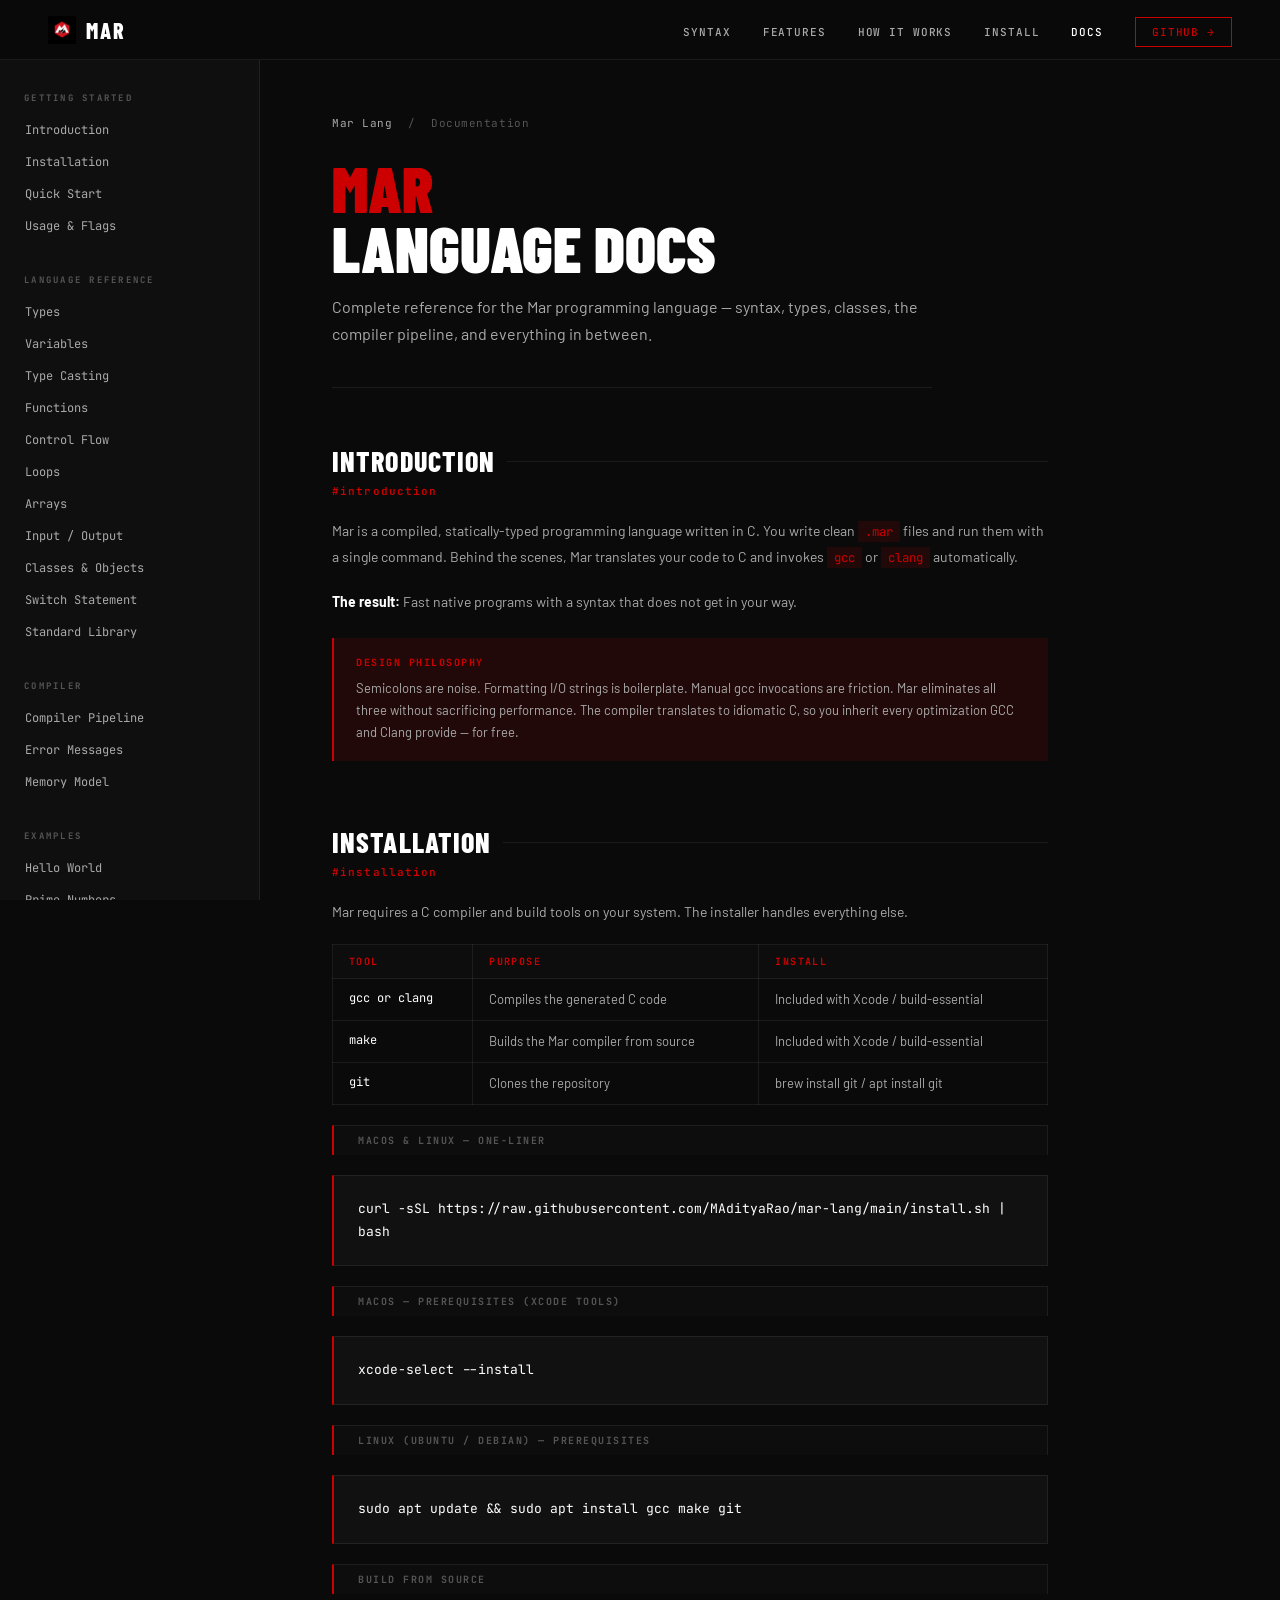
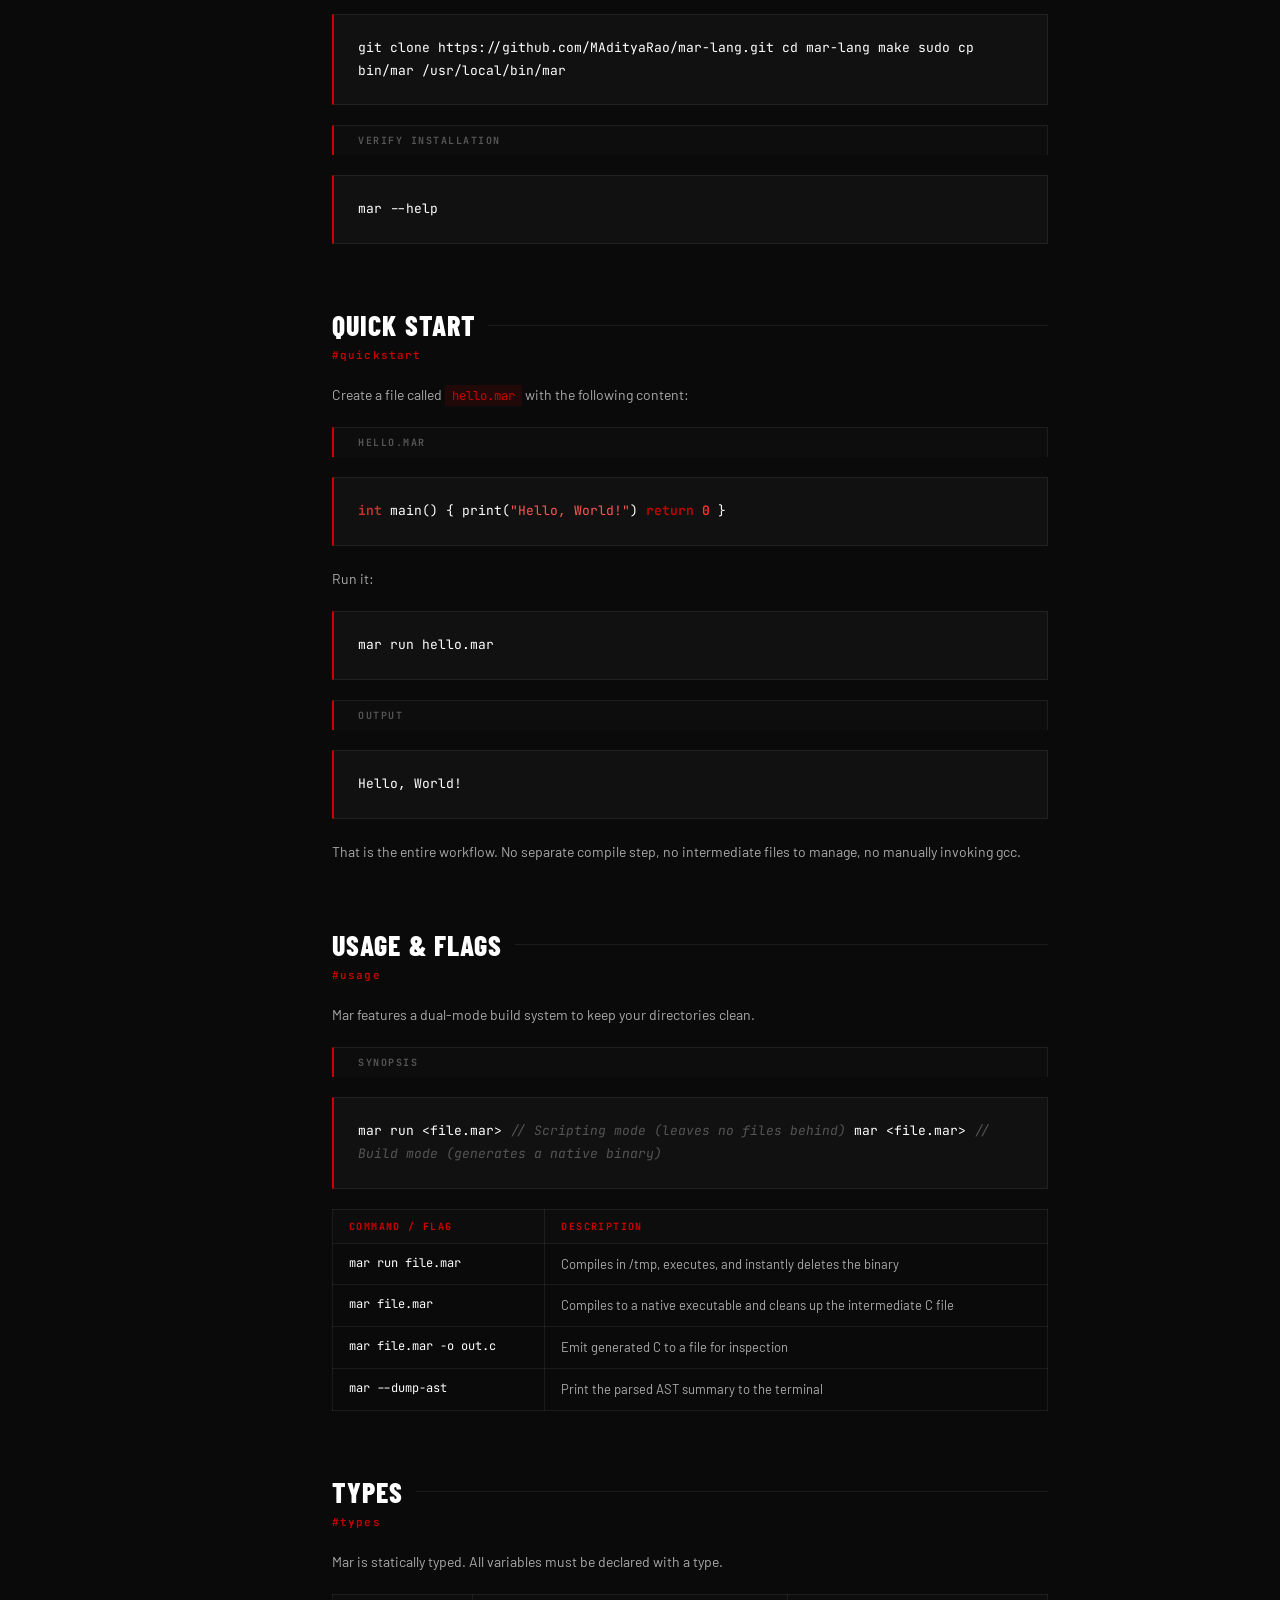
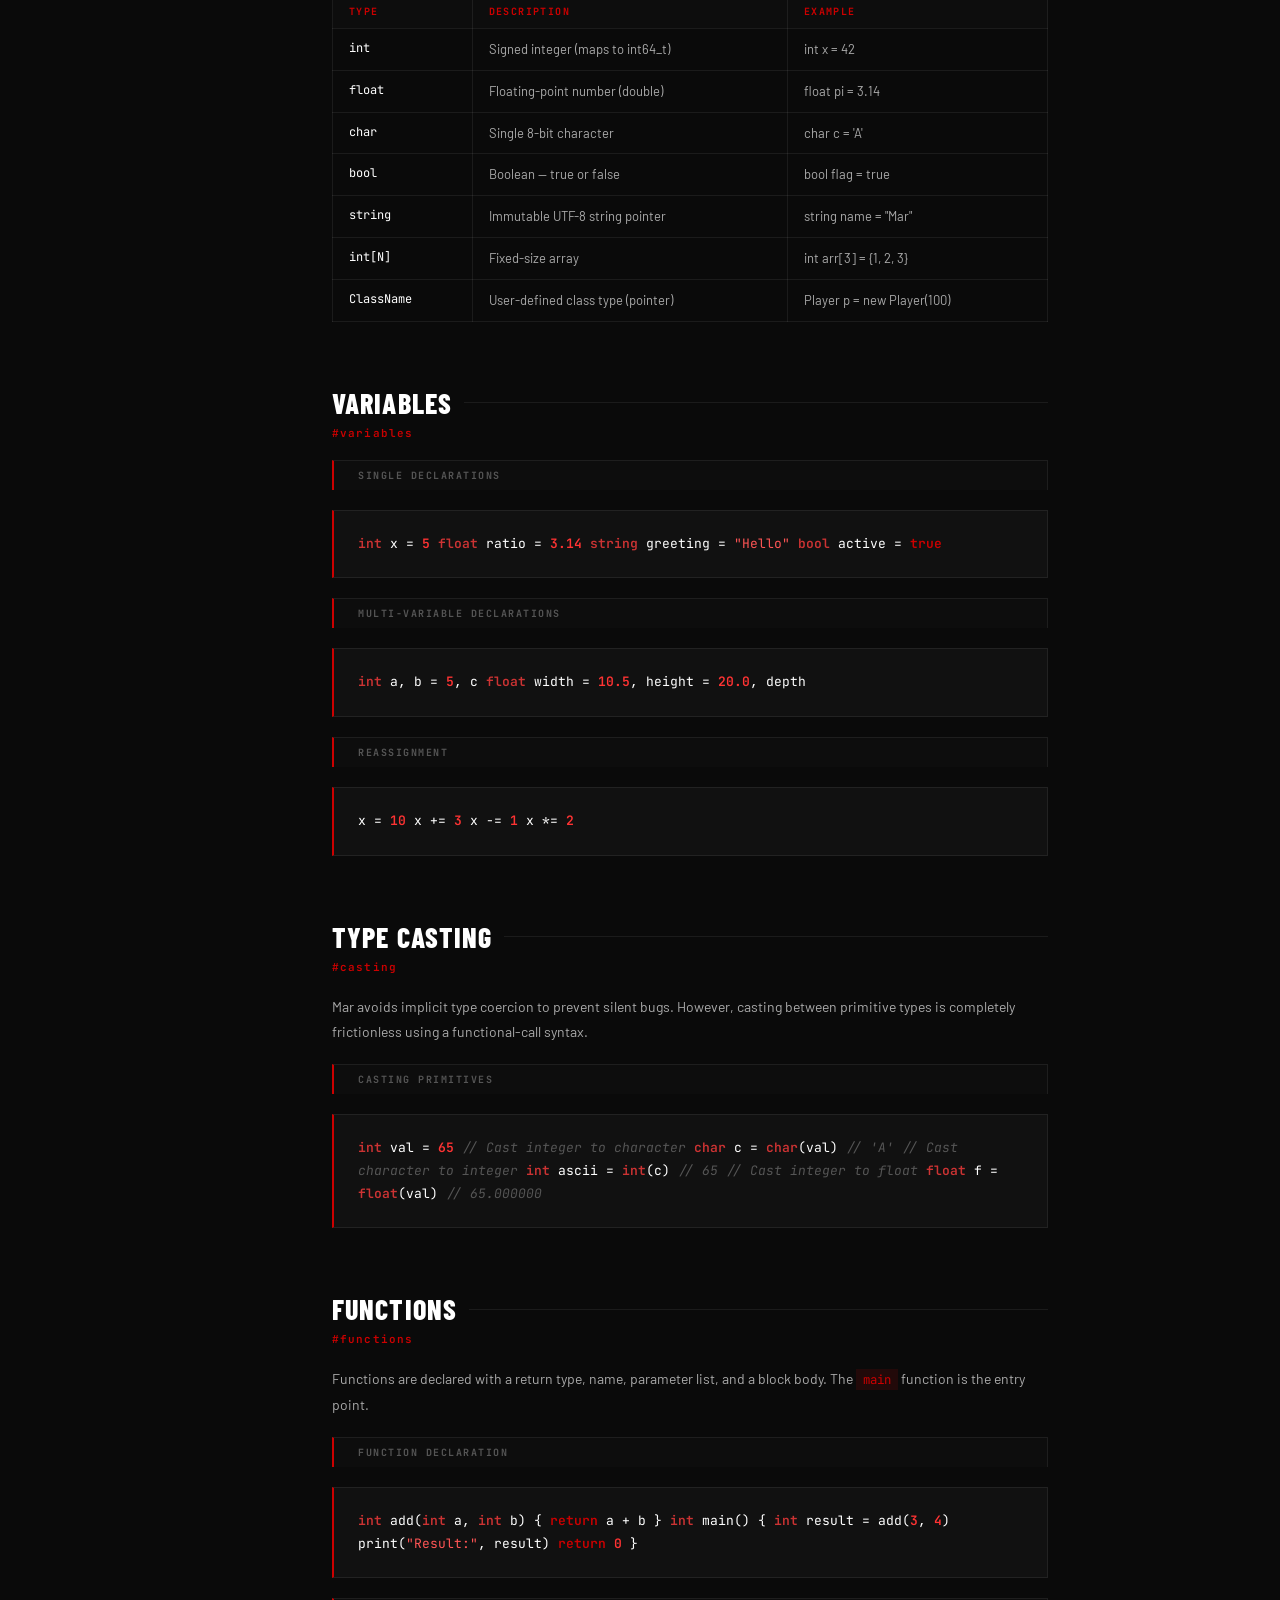
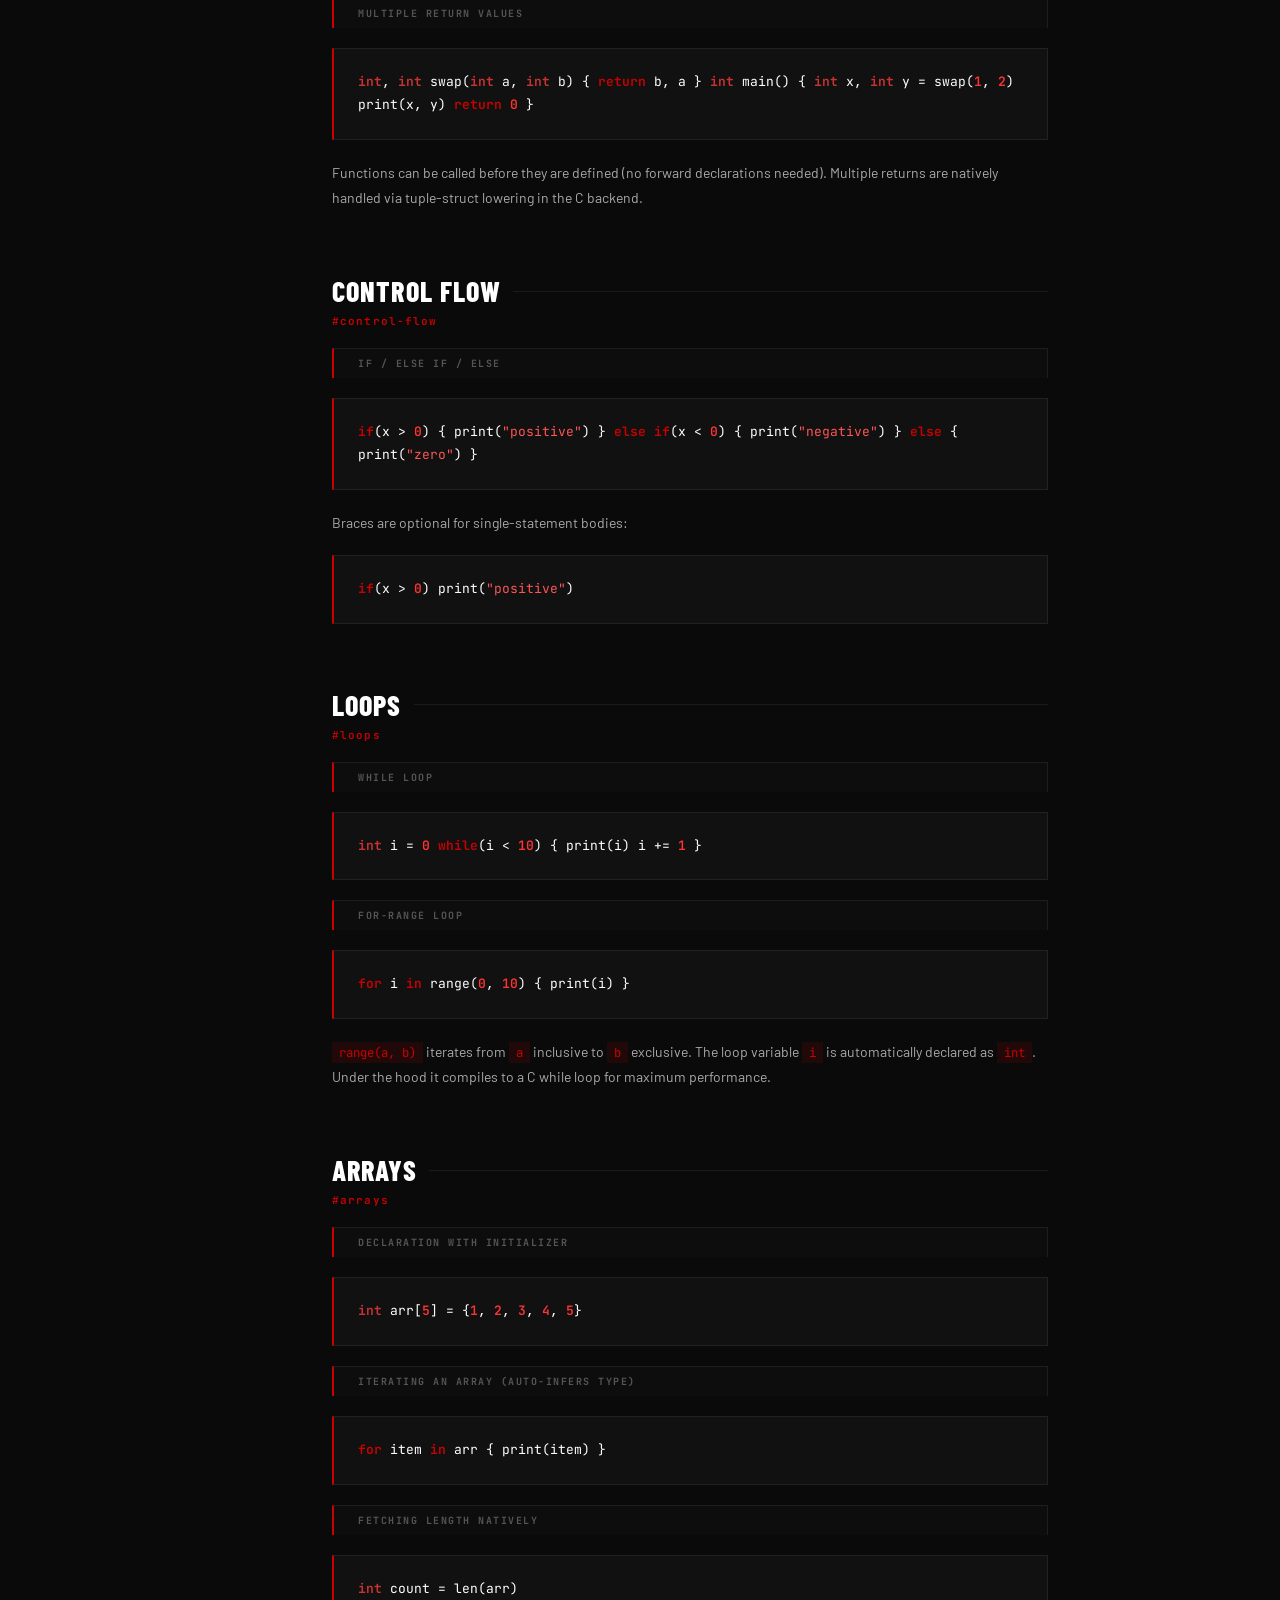
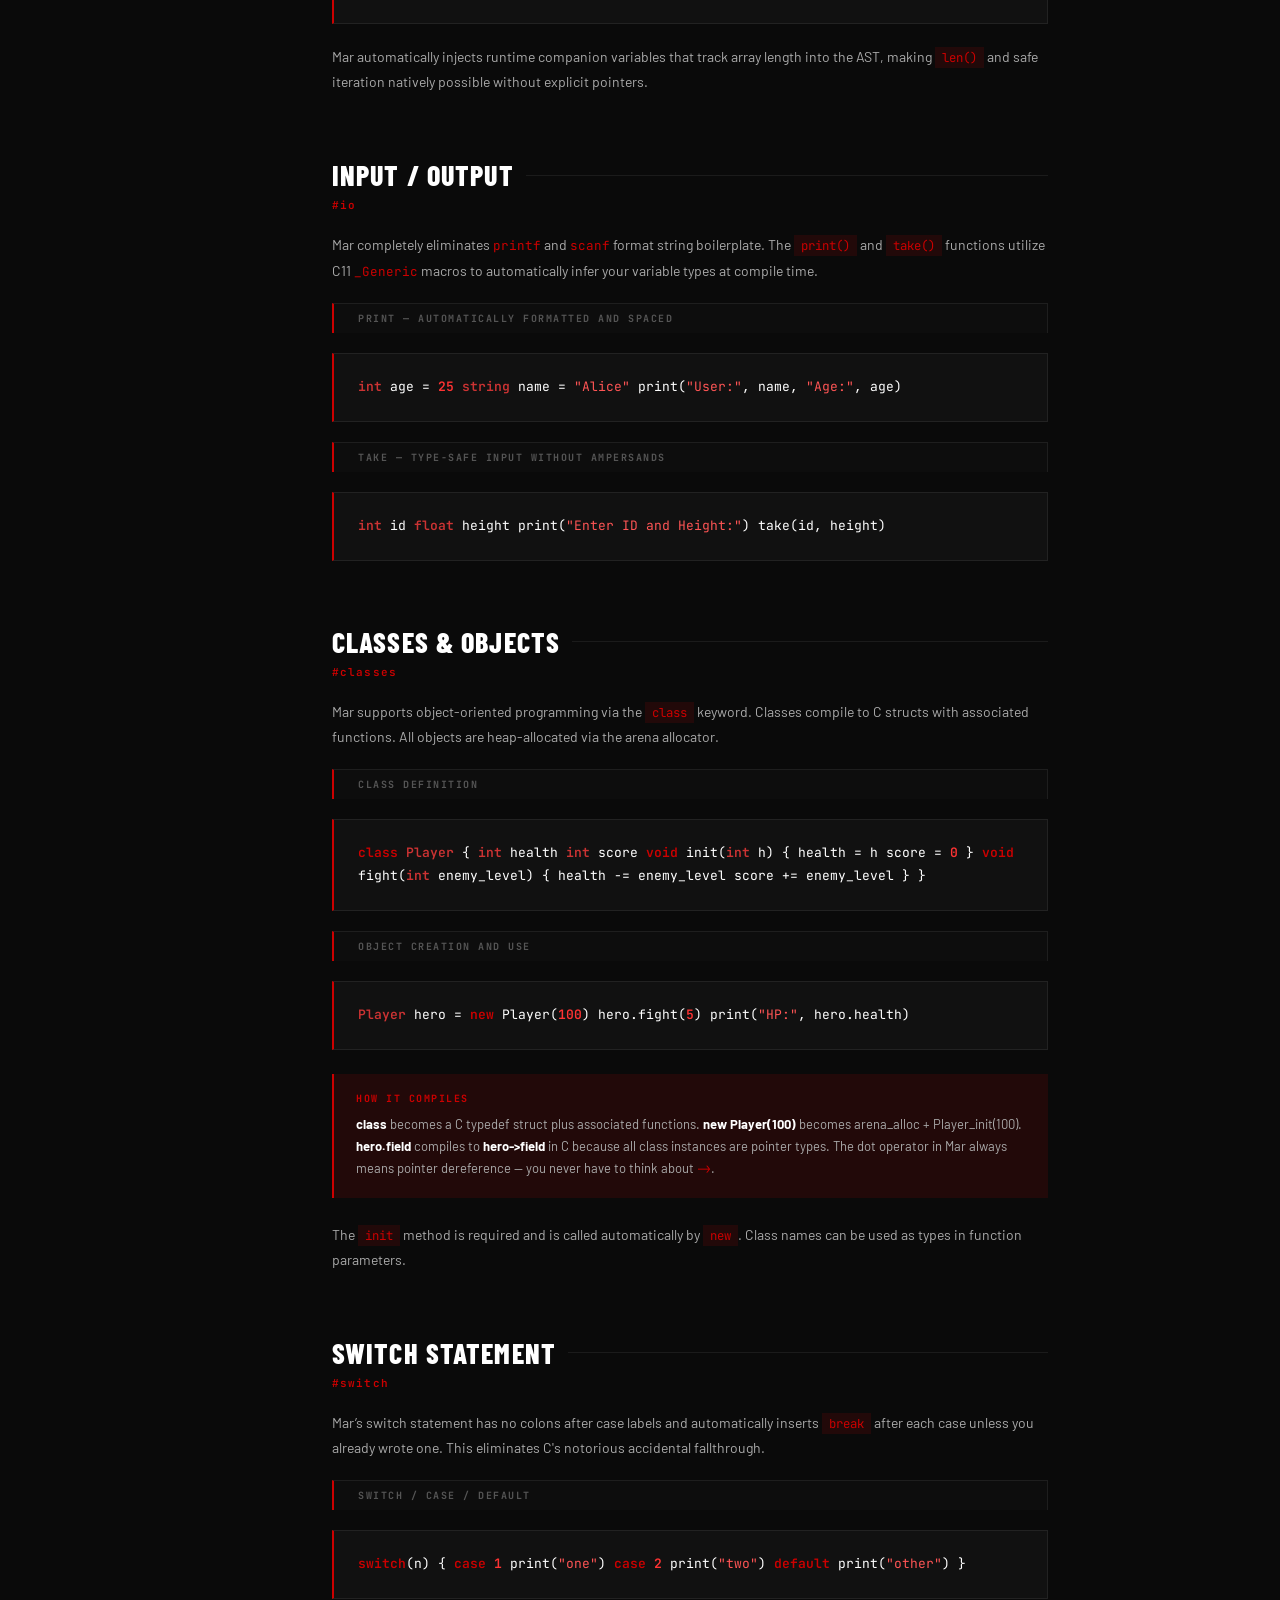
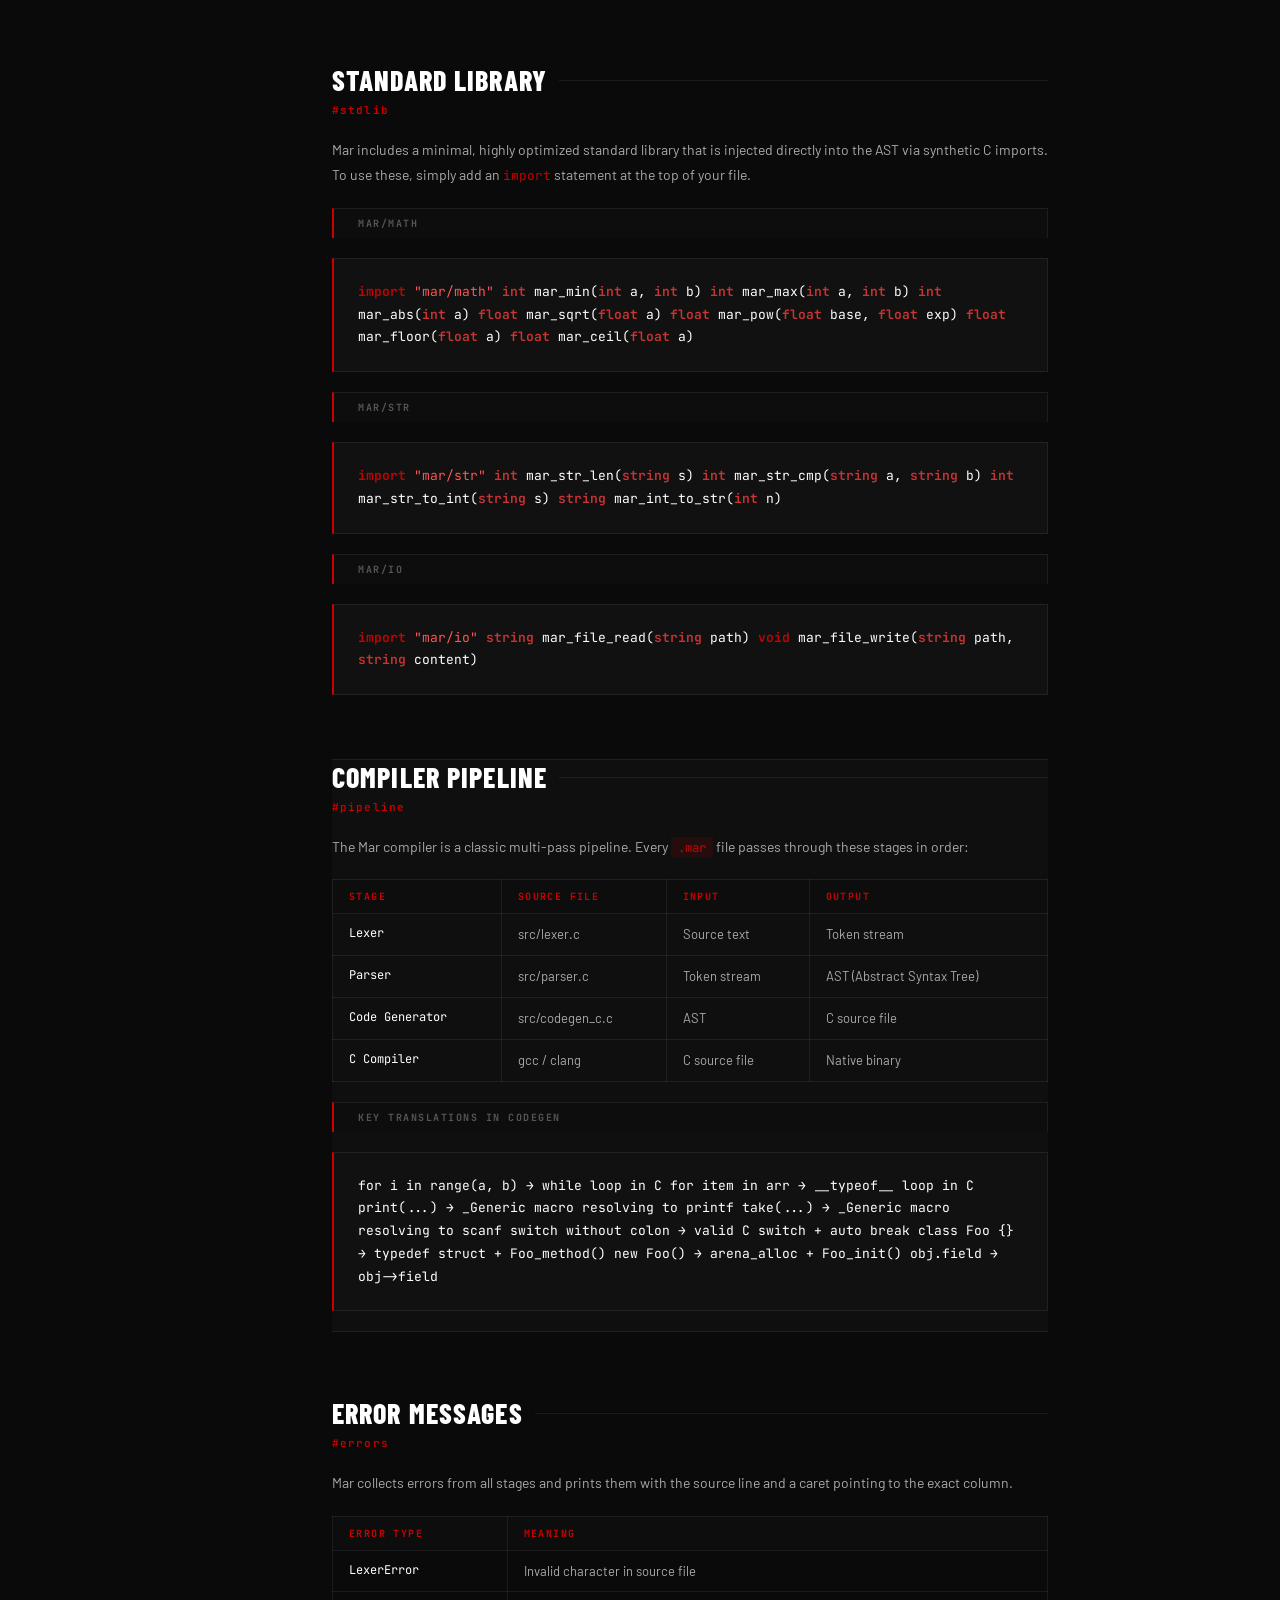
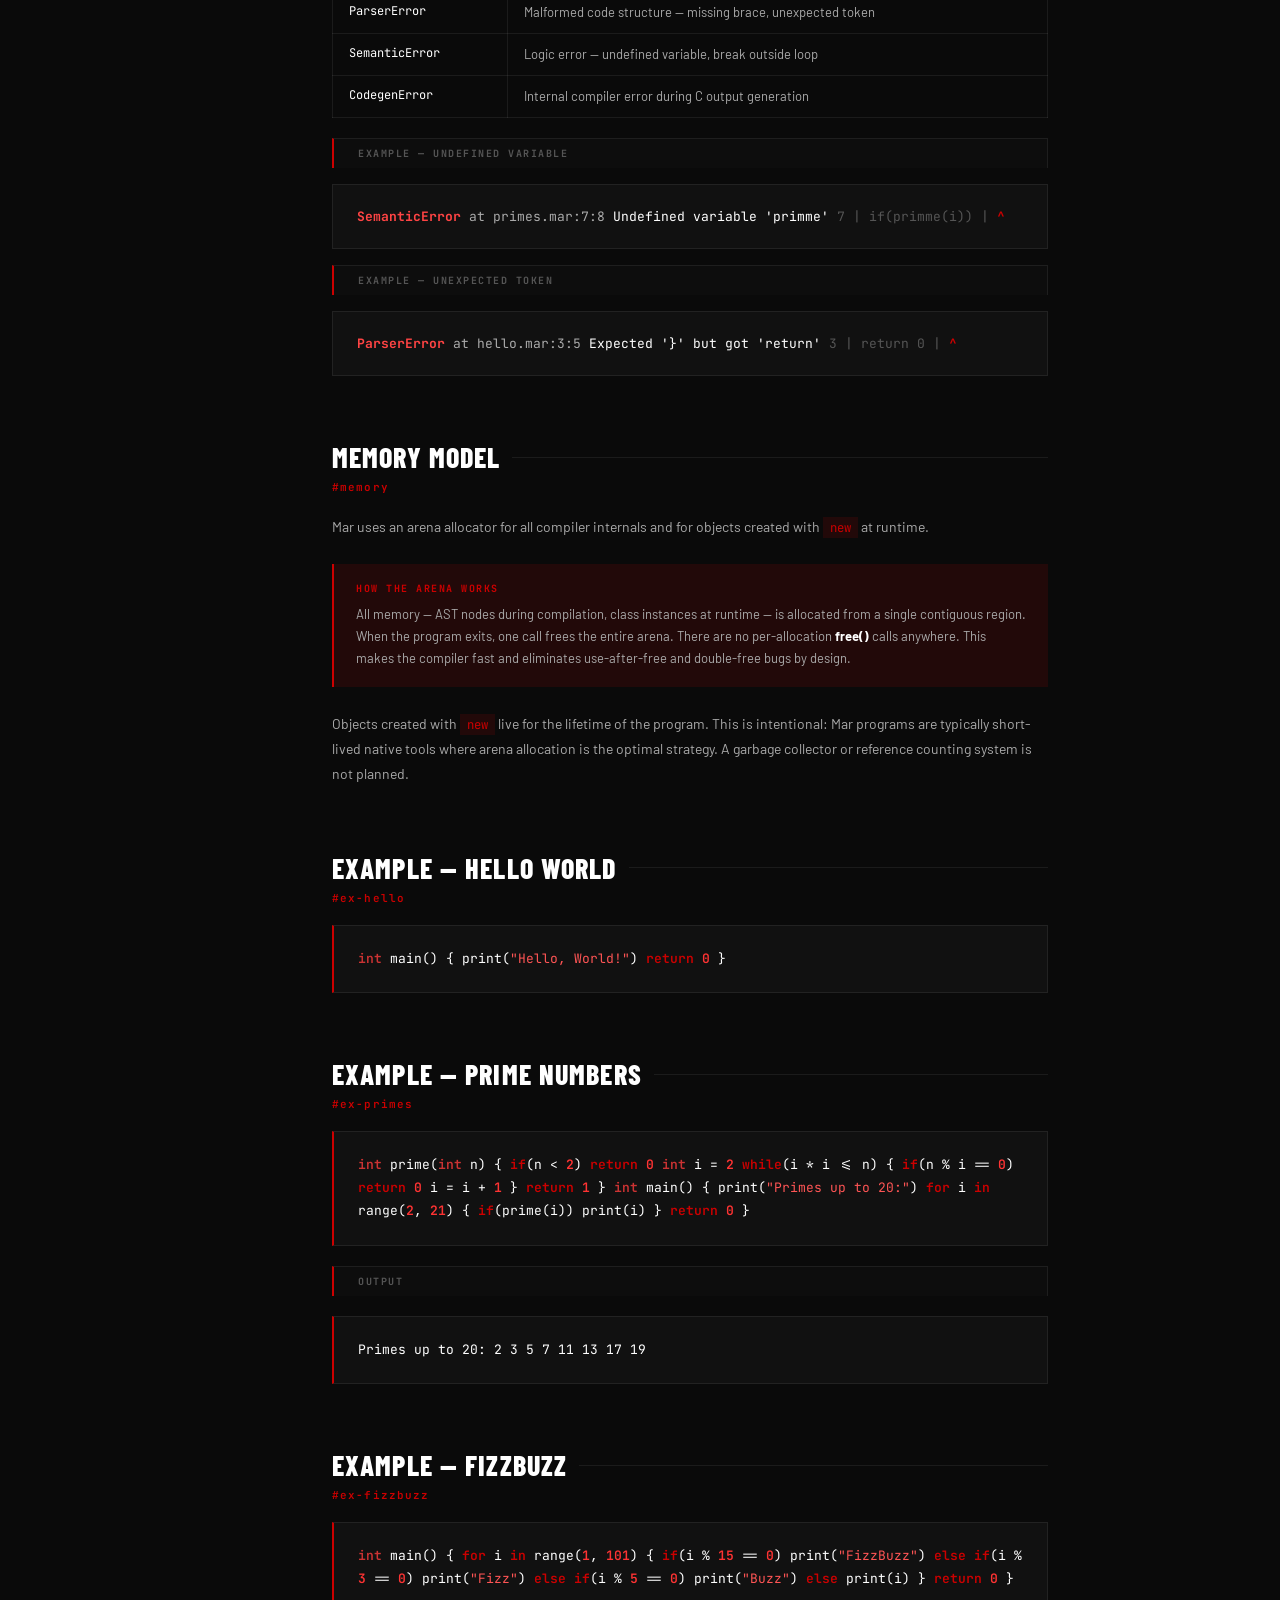
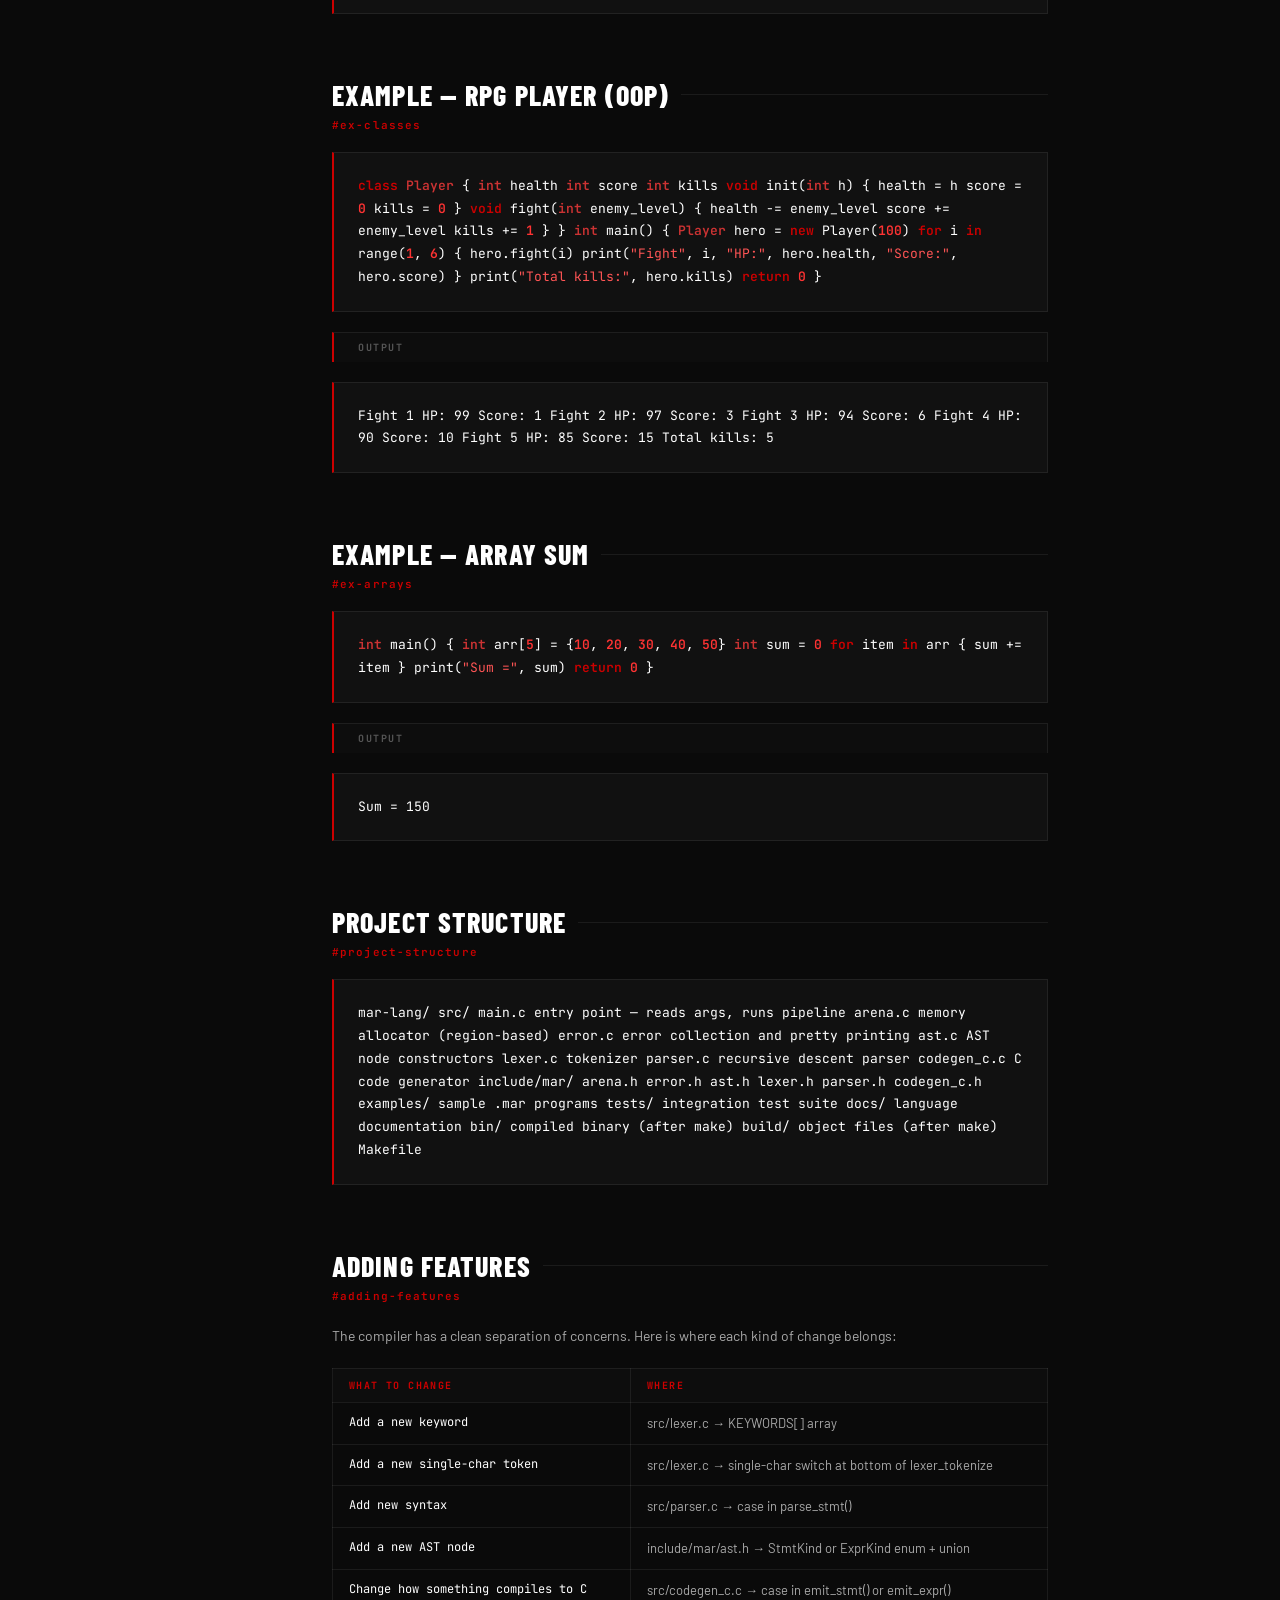
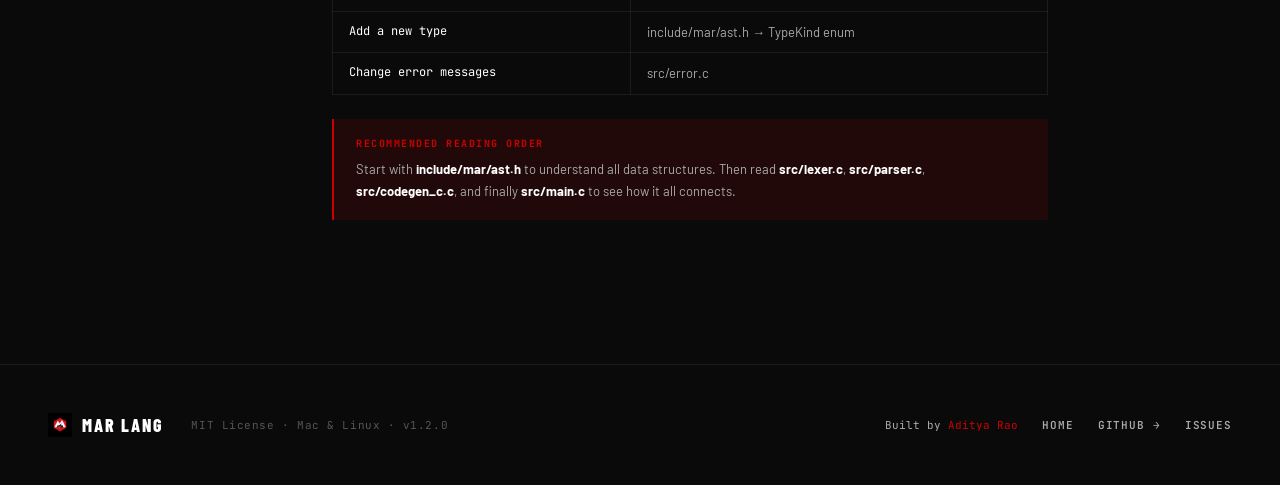
==== commit 619ac8d2: "new design and doc" ====
--- a/docs.html
+++ b/docs.html
@@ -11,9 +11,6 @@
 </head>
 <body>
 
-<!-- ================================================================
-     NAV
-     ================================================================ -->
 <nav>
   <a href="index.html" class="nav-logo">
     <img src="logo.png" alt="Mar Logo">
@@ -29,12 +26,8 @@
   </ul>
 </nav>
 
-<!-- ================================================================
-     LAYOUT
-     ================================================================ -->
 <div class="docs-layout">
 
-  <!-- ── SIDEBAR ── -->
   <aside class="docs-sidebar">
 
     <div class="sidebar-section">
@@ -49,6 +42,7 @@
       <div class="sidebar-section-label">Language Reference</div>
       <a href="#types"         class="sidebar-link">Types</a>
       <a href="#variables"     class="sidebar-link">Variables</a>
+      <a href="#casting"       class="sidebar-link">Type Casting</a>
       <a href="#functions"     class="sidebar-link">Functions</a>
       <a href="#control-flow"  class="sidebar-link">Control Flow</a>
       <a href="#loops"         class="sidebar-link">Loops</a>
@@ -56,6 +50,7 @@
       <a href="#io"            class="sidebar-link">Input / Output</a>
       <a href="#classes"       class="sidebar-link">Classes &amp; Objects</a>
       <a href="#switch"        class="sidebar-link">Switch Statement</a>
+      <a href="#stdlib"        class="sidebar-link">Standard Library</a>
     </div>
 
     <div class="sidebar-section">
@@ -82,7 +77,6 @@
 
   </aside>
 
-  <!-- ── MAIN CONTENT ── -->
   <main class="docs-content">
 
     <div class="docs-breadcrumb">
@@ -94,9 +88,6 @@
     <h1 class="docs-page-title"><span class="accent">Mar</span><br>Language Docs</h1>
     <p class="docs-lead">Complete reference for the Mar programming language &mdash; syntax, types, classes, the compiler pipeline, and everything in between.</p>
 
-    <!-- ============================================================
-         INTRODUCTION
-         ============================================================ -->
     <div class="doc-section" id="introduction">
       <h2 class="doc-section-title">Introduction</h2>
       <span class="doc-section-anchor">#introduction</span>
@@ -113,13 +104,10 @@
 
       <div class="doc-callout">
         <div class="doc-callout-label">Design Philosophy</div>
-        <p>Semicolons are noise. Verbose for loops are boilerplate. Manual gcc invocations are friction. Mar eliminates all three without sacrificing performance. The compiler translates to idiomatic C, so you inherit every optimization GCC and Clang provide &mdash; for free.</p>
+        <p>Semicolons are noise. Formatting I/O strings is boilerplate. Manual gcc invocations are friction. Mar eliminates all three without sacrificing performance. The compiler translates to idiomatic C, so you inherit every optimization GCC and Clang provide &mdash; for free.</p>
       </div>
     </div>
 
-    <!-- ============================================================
-         INSTALLATION
-         ============================================================ -->
     <div class="doc-section" id="installation">
       <h2 class="doc-section-title">Installation</h2>
       <span class="doc-section-anchor">#installation</span>
@@ -172,9 +160,6 @@
       <div class="doc-code">mar --help</div>
     </div>
 
-    <!-- ============================================================
-         QUICK START
-         ============================================================ -->
     <div class="doc-section" id="quickstart">
       <h2 class="doc-section-title">Quick Start</h2>
       <span class="doc-section-anchor">#quickstart</span>
@@ -184,7 +169,7 @@
       <div class="doc-code-label">hello.mar</div>
       <div class="doc-code"><span class="m-type">int</span> <span class="m-fn">main</span>()
 {
-    <span class="m-fn">print</span>(<span class="m-str">"Hello, World!\n"</span>)
+    <span class="m-fn">print</span>(<span class="m-str">"Hello, World!"</span>)
     <span class="m-kw">return</span> <span class="m-num">0</span>
 }</div>
 
@@ -196,43 +181,29 @@
       <p class="doc-text">That is the entire workflow. No separate compile step, no intermediate files to manage, no manually invoking gcc.</p>
     </div>
 
-    <!-- ============================================================
-         USAGE
-         ============================================================ -->
     <div class="doc-section" id="usage">
       <h2 class="doc-section-title">Usage &amp; Flags</h2>
       <span class="doc-section-anchor">#usage</span>
 
+      <p class="doc-text">Mar features a dual-mode build system to keep your directories clean.</p>
+
       <div class="doc-code-label">Synopsis</div>
-      <div class="doc-code">mar run &lt;file.mar&gt;
-mar &lt;file.mar&gt; [options]</div>
+      <div class="doc-code">mar run &lt;file.mar&gt;   <span class="m-cmt">// Scripting mode (leaves no files behind)</span>
+mar &lt;file.mar&gt;       <span class="m-cmt">// Build mode (generates a native binary)</span></div>
 
       <table class="doc-table">
         <thead>
           <tr><th>Command / Flag</th><th>Description</th></tr>
         </thead>
         <tbody>
-          <tr><td>mar run file.mar</td><td>Compile and execute in one step</td></tr>
+          <tr><td>mar run file.mar</td><td>Compiles in /tmp, executes, and instantly deletes the binary</td></tr>
+          <tr><td>mar file.mar</td><td>Compiles to a native executable and cleans up the intermediate C file</td></tr>
           <tr><td>mar file.mar -o out.c</td><td>Emit generated C to a file for inspection</td></tr>
-          <tr><td>mar --help</td><td>Print usage information</td></tr>
-          <tr><td>mar --version</td><td>Print compiler version</td></tr>
+          <tr><td>mar --dump-ast</td><td>Print the parsed AST summary to the terminal</td></tr>
         </tbody>
       </table>
-
-      <div class="doc-callout">
-        <div class="doc-callout-label">What happens under the hood</div>
-        <p>
-          <strong>mar run yourprogram.mar</strong> does four things in sequence:
-          parses the source into an AST, generates C code internally,
-          invokes gcc or clang to compile it, then runs the resulting binary.
-          The intermediate C file is temporary and cleaned up automatically.
-        </p>
-      </div>
-    </div>
-
-    <!-- ============================================================
-         TYPES
-         ============================================================ -->
+    </div>
+
     <div class="doc-section" id="types">
       <h2 class="doc-section-title">Types</h2>
       <span class="doc-section-anchor">#types</span>
@@ -244,44 +215,59 @@
           <tr><th>Type</th><th>Description</th><th>Example</th></tr>
         </thead>
         <tbody>
-          <tr><td>int</td><td>Signed integer (maps to C int)</td><td>int x = 42</td></tr>
-          <tr><td>float</td><td>Floating-point number</td><td>float pi = 3.14</td></tr>
-          <tr><td>char</td><td>Single character</td><td>char c = 'A'</td></tr>
+          <tr><td>int</td><td>Signed integer (maps to int64_t)</td><td>int x = 42</td></tr>
+          <tr><td>float</td><td>Floating-point number (double)</td><td>float pi = 3.14</td></tr>
+          <tr><td>char</td><td>Single 8-bit character</td><td>char c = 'A'</td></tr>
           <tr><td>bool</td><td>Boolean &mdash; true or false</td><td>bool flag = true</td></tr>
-          <tr><td>ClassName</td><td>User-defined class type</td><td>Player p = new Player(100)</td></tr>
+          <tr><td>string</td><td>Immutable UTF-8 string pointer</td><td>string name = "Mar"</td></tr>
+          <tr><td>int[N]</td><td>Fixed-size array</td><td>int arr[3] = {1, 2, 3}</td></tr>
+          <tr><td>ClassName</td><td>User-defined class type (pointer)</td><td>Player p = new Player(100)</td></tr>
         </tbody>
       </table>
     </div>
 
-    <!-- ============================================================
-         VARIABLES
-         ============================================================ -->
     <div class="doc-section" id="variables">
       <h2 class="doc-section-title">Variables</h2>
       <span class="doc-section-anchor">#variables</span>
 
-      <div class="doc-code-label">Declaration and assignment</div>
+      <div class="doc-code-label">Single Declarations</div>
       <div class="doc-code"><span class="m-type">int</span> x = <span class="m-num">5</span>
 <span class="m-type">float</span> ratio = <span class="m-num">3.14</span>
-<span class="m-type">char</span> letter = <span class="m-str">'A'</span>
+<span class="m-type">string</span> greeting = <span class="m-str">"Hello"</span>
 <span class="m-type">bool</span> active = <span class="m-kw">true</span></div>
+
+      <div class="doc-code-label">Multi-Variable Declarations</div>
+      <div class="doc-code"><span class="m-type">int</span> a, b = <span class="m-num">5</span>, c
+<span class="m-type">float</span> width = <span class="m-num">10.5</span>, height = <span class="m-num">20.0</span>, depth</div>
 
       <div class="doc-code-label">Reassignment</div>
       <div class="doc-code">x = <span class="m-num">10</span>
 x += <span class="m-num">3</span>
 x -= <span class="m-num">1</span>
-x *= <span class="m-num">2</span>
-x /= <span class="m-num">4</span></div>
-
-      <p class="doc-text">
-        Variables must be declared before use.
-        There is no implicit type casting &mdash; assign compatible types only.
-      </p>
-    </div>
-
-    <!-- ============================================================
-         FUNCTIONS
-         ============================================================ -->
+x *= <span class="m-num">2</span></div>
+    </div>
+
+    <div class="doc-section" id="casting">
+      <h2 class="doc-section-title">Type Casting</h2>
+      <span class="doc-section-anchor">#casting</span>
+
+      <p class="doc-text">
+        Mar avoids implicit type coercion to prevent silent bugs. However, casting between primitive types is completely frictionless using a functional-call syntax.
+      </p>
+
+      <div class="doc-code-label">Casting primitives</div>
+      <div class="doc-code"><span class="m-type">int</span> val = <span class="m-num">65</span>
+
+<span class="m-cmt">// Cast integer to character</span>
+<span class="m-type">char</span> c = <span class="m-type">char</span>(val)    <span class="m-cmt">// 'A'</span>
+
+<span class="m-cmt">// Cast character to integer</span>
+<span class="m-type">int</span> ascii = <span class="m-type">int</span>(c)    <span class="m-cmt">// 65</span>
+
+<span class="m-cmt">// Cast integer to float</span>
+<span class="m-type">float</span> f = <span class="m-type">float</span>(val)  <span class="m-cmt">// 65.000000</span></div>
+    </div>
+
     <div class="doc-section" id="functions">
       <h2 class="doc-section-title">Functions</h2>
       <span class="doc-section-anchor">#functions</span>
@@ -297,25 +283,29 @@
 <span class="m-type">int</span> <span class="m-fn">main</span>()
 {
     <span class="m-type">int</span> result = <span class="m-fn">add</span>(<span class="m-num">3</span>, <span class="m-num">4</span>)
-    <span class="m-fn">print</span>(<span class="m-str">"%d\n"</span>, result)
+    <span class="m-fn">print</span>(<span class="m-str">"Result:"</span>, result)
     <span class="m-kw">return</span> <span class="m-num">0</span>
 }</div>
 
-      <div class="doc-code-label">Void function (no return value)</div>
-      <div class="doc-code"><span class="m-kw">void</span> <span class="m-fn">greet</span>(<span class="m-type">int</span> n)
-{
-    <span class="m-fn">print</span>(<span class="m-str">"Hello %d times\n"</span>, n)
-}</div>
-
-      <p class="doc-text">
-        Functions must be declared before they are called.
-        Recursive functions are fully supported.
-      </p>
-    </div>
-
-    <!-- ============================================================
-         CONTROL FLOW
-         ============================================================ -->
+      <div class="doc-code-label">Multiple Return Values</div>
+      <div class="doc-code"><span class="m-type">int</span>, <span class="m-type">int</span> <span class="m-fn">swap</span>(<span class="m-type">int</span> a, <span class="m-type">int</span> b)
+{
+    <span class="m-kw">return</span> b, a
+}
+
+<span class="m-type">int</span> <span class="m-fn">main</span>()
+{
+    <span class="m-type">int</span> x, <span class="m-type">int</span> y = <span class="m-fn">swap</span>(<span class="m-num">1</span>, <span class="m-num">2</span>)
+    <span class="m-fn">print</span>(x, y)
+    <span class="m-kw">return</span> <span class="m-num">0</span>
+}</div>
+
+      <p class="doc-text">
+        Functions can be called before they are defined (no forward declarations needed).
+        Multiple returns are natively handled via tuple-struct lowering in the C backend.
+      </p>
+    </div>
+
     <div class="doc-section" id="control-flow">
       <h2 class="doc-section-title">Control Flow</h2>
       <span class="doc-section-anchor">#control-flow</span>
@@ -323,26 +313,23 @@
       <div class="doc-code-label">if / else if / else</div>
       <div class="doc-code"><span class="m-kw">if</span>(x &gt; <span class="m-num">0</span>)
 {
-    <span class="m-fn">print</span>(<span class="m-str">"positive\n"</span>)
+    <span class="m-fn">print</span>(<span class="m-str">"positive"</span>)
 }
 <span class="m-kw">else if</span>(x &lt; <span class="m-num">0</span>)
 {
-    <span class="m-fn">print</span>(<span class="m-str">"negative\n"</span>)
+    <span class="m-fn">print</span>(<span class="m-str">"negative"</span>)
 }
 <span class="m-kw">else</span>
 {
-    <span class="m-fn">print</span>(<span class="m-str">"zero\n"</span>)
+    <span class="m-fn">print</span>(<span class="m-str">"zero"</span>)
 }</div>
 
       <p class="doc-text">Braces are optional for single-statement bodies:</p>
 
       <div class="doc-code"><span class="m-kw">if</span>(x &gt; <span class="m-num">0</span>)
-    <span class="m-fn">print</span>(<span class="m-str">"positive\n"</span>)</div>
-    </div>
-
-    <!-- ============================================================
-         LOOPS
-         ============================================================ -->
+    <span class="m-fn">print</span>(<span class="m-str">"positive"</span>)</div>
+    </div>
+
     <div class="doc-section" id="loops">
       <h2 class="doc-section-title">Loops</h2>
       <span class="doc-section-anchor">#loops</span>
@@ -351,14 +338,14 @@
       <div class="doc-code"><span class="m-type">int</span> i = <span class="m-num">0</span>
 <span class="m-kw">while</span>(i &lt; <span class="m-num">10</span>)
 {
-    <span class="m-fn">print</span>(<span class="m-str">"%d\n"</span>, i)
-    i = i + <span class="m-num">1</span>
+    <span class="m-fn">print</span>(i)
+    i += <span class="m-num">1</span>
 }</div>
 
       <div class="doc-code-label">for-range loop</div>
       <div class="doc-code"><span class="m-kw">for</span> i <span class="m-kw">in</span> <span class="m-fn">range</span>(<span class="m-num">0</span>, <span class="m-num">10</span>)
 {
-    <span class="m-fn">print</span>(<span class="m-str">"%d\n"</span>, i)
+    <span class="m-fn">print</span>(i)
 }</div>
 
       <p class="doc-text">
@@ -366,21 +353,8 @@
         The loop variable <span class="ic">i</span> is automatically declared as <span class="ic">int</span>.
         Under the hood it compiles to a C while loop for maximum performance.
       </p>
-
-      <div class="doc-code-label">break inside a loop</div>
-      <div class="doc-code"><span class="m-kw">while</span>(<span class="m-num">1</span>)
-{
-    <span class="m-type">int</span> x = <span class="m-num">0</span>
-    <span class="m-fn">take</span>(<span class="m-str">"%d"</span>, &amp;x)
-    <span class="m-kw">if</span>(x == <span class="m-num">0</span>)
-        <span class="m-kw">break</span>
-    <span class="m-fn">print</span>(<span class="m-str">"got %d\n"</span>, x)
-}</div>
-    </div>
-
-    <!-- ============================================================
-         ARRAYS
-         ============================================================ -->
+    </div>
+
     <div class="doc-section" id="arrays">
       <h2 class="doc-section-title">Arrays</h2>
       <span class="doc-section-anchor">#arrays</span>
@@ -388,54 +362,36 @@
       <div class="doc-code-label">Declaration with initializer</div>
       <div class="doc-code"><span class="m-type">int</span> arr[<span class="m-num">5</span>] = {<span class="m-num">1</span>, <span class="m-num">2</span>, <span class="m-num">3</span>, <span class="m-num">4</span>, <span class="m-num">5</span>}</div>
 
-      <div class="doc-code-label">Element access and mutation</div>
-      <div class="doc-code">arr[<span class="m-num">0</span>] = <span class="m-num">10</span>
-<span class="m-fn">print</span>(<span class="m-str">"%d\n"</span>, arr[<span class="m-num">2</span>])</div>
-
-      <div class="doc-code-label">Iterating an array with range</div>
-      <div class="doc-code"><span class="m-kw">for</span> i <span class="m-kw">in</span> <span class="m-fn">range</span>(<span class="m-num">0</span>, <span class="m-num">5</span>)
-{
-    <span class="m-fn">print</span>(<span class="m-str">"%d\n"</span>, arr[i])
-}</div>
-
-      <p class="doc-text">Array size must be a compile-time integer literal. Dynamic arrays are on the roadmap.</p>
-    </div>
-
-    <!-- ============================================================
-         I/O
-         ============================================================ -->
+      <div class="doc-code-label">Iterating an array (auto-infers type)</div>
+      <div class="doc-code"><span class="m-kw">for</span> item <span class="m-kw">in</span> arr
+{
+    <span class="m-fn">print</span>(item)
+}</div>
+
+      <div class="doc-code-label">Fetching Length Natively</div>
+      <div class="doc-code"><span class="m-type">int</span> count = <span class="m-fn">len</span>(arr)</div>
+
+      <p class="doc-text">Mar automatically injects runtime companion variables that track array length into the AST, making <span class="ic">len()</span> and safe iteration natively possible without explicit pointers.</p>
+    </div>
+
     <div class="doc-section" id="io">
       <h2 class="doc-section-title">Input / Output</h2>
       <span class="doc-section-anchor">#io</span>
 
-      <p class="doc-text">Mar provides <span class="ic">print()</span> and <span class="ic">take()</span> as thin wrappers over C's <span class="ic">printf</span> and <span class="ic">scanf</span>.</p>
-
-      <div class="doc-code-label">print &mdash; formatted output</div>
-      <div class="doc-code"><span class="m-fn">print</span>(<span class="m-str">"Hello, World!\n"</span>)
-<span class="m-fn">print</span>(<span class="m-str">"x = %d, y = %d\n"</span>, x, y)
-<span class="m-fn">print</span>(<span class="m-str">"pi = %.2f\n"</span>, pi)</div>
-
-      <div class="doc-code-label">take &mdash; formatted input</div>
-      <div class="doc-code"><span class="m-type">int</span> n
-<span class="m-fn">print</span>(<span class="m-str">"Enter a number: "</span>)
-<span class="m-fn">take</span>(<span class="m-str">"%d"</span>, &amp;n)
-<span class="m-fn">print</span>(<span class="m-str">"You entered: %d\n"</span>, n)</div>
-
-      <table class="doc-table">
-        <thead><tr><th>Format Specifier</th><th>Type</th></tr></thead>
-        <tbody>
-          <tr><td>%d</td><td>int</td></tr>
-          <tr><td>%f</td><td>float</td></tr>
-          <tr><td>%c</td><td>char</td></tr>
-          <tr><td>%s</td><td>string (char*)</td></tr>
-          <tr><td>\n</td><td>newline</td></tr>
-        </tbody>
-      </table>
-    </div>
-
-    <!-- ============================================================
-         CLASSES
-         ============================================================ -->
+      <p class="doc-text">Mar completely eliminates <code>printf</code> and <code>scanf</code> format string boilerplate. The <span class="ic">print()</span> and <span class="ic">take()</span> functions utilize C11 <code>_Generic</code> macros to automatically infer your variable types at compile time.</p>
+
+      <div class="doc-code-label">print &mdash; automatically formatted and spaced</div>
+      <div class="doc-code"><span class="m-type">int</span> age = <span class="m-num">25</span>
+<span class="m-type">string</span> name = <span class="m-str">"Alice"</span>
+<span class="m-fn">print</span>(<span class="m-str">"User:"</span>, name, <span class="m-str">"Age:"</span>, age)</div>
+
+      <div class="doc-code-label">take &mdash; type-safe input without ampersands</div>
+      <div class="doc-code"><span class="m-type">int</span> id
+<span class="m-type">float</span> height
+<span class="m-fn">print</span>(<span class="m-str">"Enter ID and Height:"</span>)
+<span class="m-fn">take</span>(id, height)</div>
+    </div>
+
     <div class="doc-section" id="classes">
       <h2 class="doc-section-title">Classes &amp; Objects</h2>
       <span class="doc-section-anchor">#classes</span>
@@ -450,18 +406,15 @@
       <div class="doc-code"><span class="m-kw">class</span> <span class="m-type">Player</span> {
     <span class="m-type">int</span> health
     <span class="m-type">int</span> score
-    <span class="m-type">int</span> kills
 
     <span class="m-kw">void</span> <span class="m-fn">init</span>(<span class="m-type">int</span> h) {
         health = h
         score  = <span class="m-num">0</span>
-        kills  = <span class="m-num">0</span>
     }
 
     <span class="m-kw">void</span> <span class="m-fn">fight</span>(<span class="m-type">int</span> enemy_level) {
-        health = health - enemy_level
-        score  = score + enemy_level
-        kills  = kills + <span class="m-num">1</span>
+        health -= enemy_level
+        score  += enemy_level
     }
 }</div>
 
@@ -469,7 +422,7 @@
       <div class="doc-code"><span class="m-type">Player</span> hero = <span class="m-kw">new</span> <span class="m-fn">Player</span>(<span class="m-num">100</span>)
 
 hero.<span class="m-fn">fight</span>(<span class="m-num">5</span>)
-<span class="m-fn">print</span>(<span class="m-str">"HP: %d\n"</span>, hero.health)</div>
+<span class="m-fn">print</span>(<span class="m-str">"HP:"</span>, hero.health)</div>
 
       <div class="doc-callout">
         <div class="doc-callout-label">How it compiles</div>
@@ -488,9 +441,6 @@
       </p>
     </div>
 
-    <!-- ============================================================
-         SWITCH
-         ============================================================ -->
     <div class="doc-section" id="switch">
       <h2 class="doc-section-title">Switch Statement</h2>
       <span class="doc-section-anchor">#switch</span>
@@ -505,19 +455,49 @@
       <div class="doc-code"><span class="m-kw">switch</span>(n)
 {
     <span class="m-kw">case</span> <span class="m-num">1</span>
-        <span class="m-fn">print</span>(<span class="m-str">"one\n"</span>)
-        <span class="m-kw">break</span>
+        <span class="m-fn">print</span>(<span class="m-str">"one"</span>)
     <span class="m-kw">case</span> <span class="m-num">2</span>
-        <span class="m-fn">print</span>(<span class="m-str">"two\n"</span>)
-        <span class="m-kw">break</span>
+        <span class="m-fn">print</span>(<span class="m-str">"two"</span>)
     <span class="m-kw">default</span>
-        <span class="m-fn">print</span>(<span class="m-str">"other\n"</span>)
-}</div>
-    </div>
-
-    <!-- ============================================================
-         PIPELINE
-         ============================================================ -->
+        <span class="m-fn">print</span>(<span class="m-str">"other"</span>)
+}</div>
+    </div>
+
+    <div class="doc-section" id="stdlib">
+      <h2 class="doc-section-title">Standard Library</h2>
+      <span class="doc-section-anchor">#stdlib</span>
+
+      <p class="doc-text">
+        Mar includes a minimal, highly optimized standard library that is injected directly into the AST via synthetic C imports. To use these, simply add an <code>import</code> statement at the top of your file.
+      </p>
+
+      <div class="doc-code-label">mar/math</div>
+      <div class="doc-code"><span class="m-kw">import</span> <span class="m-str">"mar/math"</span>
+
+<span class="m-type">int</span> <span class="m-fn">mar_min</span>(<span class="m-type">int</span> a, <span class="m-type">int</span> b)
+<span class="m-type">int</span> <span class="m-fn">mar_max</span>(<span class="m-type">int</span> a, <span class="m-type">int</span> b)
+<span class="m-type">int</span> <span class="m-fn">mar_abs</span>(<span class="m-type">int</span> a)
+<span class="m-type">float</span> <span class="m-fn">mar_sqrt</span>(<span class="m-type">float</span> a)
+<span class="m-type">float</span> <span class="m-fn">mar_pow</span>(<span class="m-type">float</span> base, <span class="m-type">float</span> exp)
+<span class="m-type">float</span> <span class="m-fn">mar_floor</span>(<span class="m-type">float</span> a)
+<span class="m-type">float</span> <span class="m-fn">mar_ceil</span>(<span class="m-type">float</span> a)</div>
+
+      <div class="doc-code-label">mar/str</div>
+      <div class="doc-code"><span class="m-kw">import</span> <span class="m-str">"mar/str"</span>
+
+<span class="m-type">int</span> <span class="m-fn">mar_str_len</span>(<span class="m-type">string</span> s)
+<span class="m-type">int</span> <span class="m-fn">mar_str_cmp</span>(<span class="m-type">string</span> a, <span class="m-type">string</span> b)
+<span class="m-type">int</span> <span class="m-fn">mar_str_to_int</span>(<span class="m-type">string</span> s)
+<span class="m-type">string</span> <span class="m-fn">mar_int_to_str</span>(<span class="m-type">int</span> n)</div>
+
+      <div class="doc-code-label">mar/io</div>
+      <div class="doc-code"><span class="m-kw">import</span> <span class="m-str">"mar/io"</span>
+
+<span class="m-type">string</span> <span class="m-fn">mar_file_read</span>(<span class="m-type">string</span> path)
+<span class="m-kw">void</span> <span class="m-fn">mar_file_write</span>(<span class="m-type">string</span> path, <span class="m-type">string</span> content)</div>
+    </div>
+
+
     <div class="doc-section" id="pipeline">
       <h2 class="doc-section-title">Compiler Pipeline</h2>
       <span class="doc-section-anchor">#pipeline</span>
@@ -558,17 +538,15 @@
 
       <div class="doc-code-label">Key translations in codegen</div>
       <div class="doc-code">for i in range(a, b)  &rarr;  while loop in C
-print(...)           &rarr;  printf(...)
-take(...)            &rarr;  scanf(...)
+for item in arr      &rarr;  __typeof__ loop in C
+print(...)           &rarr;  _Generic macro resolving to printf
+take(...)            &rarr;  _Generic macro resolving to scanf
 switch without colon &rarr;  valid C switch + auto break
 class Foo {}         &rarr;  typedef struct + Foo_method()
 new Foo()            &rarr;  arena_alloc + Foo_init()
 obj.field            &rarr;  obj-&gt;field</div>
     </div>
 
-    <!-- ============================================================
-         ERRORS
-         ============================================================ -->
     <div class="doc-section" id="errors">
       <h2 class="doc-section-title">Error Messages</h2>
       <span class="doc-section-anchor">#errors</span>
@@ -602,9 +580,6 @@
      <span class="error-src">  |     </span><span class="error-caret">^</span></div>
     </div>
 
-    <!-- ============================================================
-         MEMORY
-         ============================================================ -->
     <div class="doc-section" id="memory">
       <h2 class="doc-section-title">Memory Model</h2>
       <span class="doc-section-anchor">#memory</span>
@@ -630,16 +605,13 @@
       </p>
     </div>
 
-    <!-- ============================================================
-         EXAMPLES
-         ============================================================ -->
     <div class="doc-section" id="ex-hello">
       <h2 class="doc-section-title">Example &mdash; Hello World</h2>
       <span class="doc-section-anchor">#ex-hello</span>
 
       <div class="doc-code"><span class="m-type">int</span> <span class="m-fn">main</span>()
 {
-    <span class="m-fn">print</span>(<span class="m-str">"Hello, World!\n"</span>)
+    <span class="m-fn">print</span>(<span class="m-str">"Hello, World!"</span>)
     <span class="m-kw">return</span> <span class="m-num">0</span>
 }</div>
     </div>
@@ -664,19 +636,25 @@
 
 <span class="m-type">int</span> <span class="m-fn">main</span>()
 {
-    <span class="m-fn">print</span>(<span class="m-str">"Primes from 2 to 20:\n"</span>)
+    <span class="m-fn">print</span>(<span class="m-str">"Primes up to 20:"</span>)
     <span class="m-kw">for</span> i <span class="m-kw">in</span> <span class="m-fn">range</span>(<span class="m-num">2</span>, <span class="m-num">21</span>)
     {
         <span class="m-kw">if</span>(<span class="m-fn">prime</span>(i))
-            <span class="m-fn">print</span>(<span class="m-str">"%d "</span>, i)
+            <span class="m-fn">print</span>(i)
     }
-    <span class="m-fn">print</span>(<span class="m-str">"\n"</span>)
     <span class="m-kw">return</span> <span class="m-num">0</span>
 }</div>
 
       <div class="doc-code-label">output</div>
-      <div class="doc-code">Primes from 2 to 20:
-2 3 5 7 11 13 17 19</div>
+      <div class="doc-code">Primes up to 20:
+2 
+3 
+5 
+7 
+11 
+13 
+17 
+19</div>
     </div>
 
     <div class="doc-section" id="ex-fizzbuzz">
@@ -688,13 +666,13 @@
     <span class="m-kw">for</span> i <span class="m-kw">in</span> <span class="m-fn">range</span>(<span class="m-num">1</span>, <span class="m-num">101</span>)
     {
         <span class="m-kw">if</span>(i % <span class="m-num">15</span> == <span class="m-num">0</span>)
-            <span class="m-fn">print</span>(<span class="m-str">"FizzBuzz\n"</span>)
+            <span class="m-fn">print</span>(<span class="m-str">"FizzBuzz"</span>)
         <span class="m-kw">else if</span>(i % <span class="m-num">3</span> == <span class="m-num">0</span>)
-            <span class="m-fn">print</span>(<span class="m-str">"Fizz\n"</span>)
+            <span class="m-fn">print</span>(<span class="m-str">"Fizz"</span>)
         <span class="m-kw">else if</span>(i % <span class="m-num">5</span> == <span class="m-num">0</span>)
-            <span class="m-fn">print</span>(<span class="m-str">"Buzz\n"</span>)
+            <span class="m-fn">print</span>(<span class="m-str">"Buzz"</span>)
         <span class="m-kw">else</span>
-            <span class="m-fn">print</span>(<span class="m-str">"%d\n"</span>, i)
+            <span class="m-fn">print</span>(i)
     }
     <span class="m-kw">return</span> <span class="m-num">0</span>
 }</div>
@@ -716,9 +694,9 @@
     }
 
     <span class="m-kw">void</span> <span class="m-fn">fight</span>(<span class="m-type">int</span> enemy_level) {
-        health = health - enemy_level
-        score  = score + enemy_level
-        kills  = kills + <span class="m-num">1</span>
+        health -= enemy_level
+        score  += enemy_level
+        kills  += <span class="m-num">1</span>
     }
 }
 
@@ -729,19 +707,19 @@
     <span class="m-kw">for</span> i <span class="m-kw">in</span> <span class="m-fn">range</span>(<span class="m-num">1</span>, <span class="m-num">6</span>)
     {
         hero.<span class="m-fn">fight</span>(i)
-        <span class="m-fn">print</span>(<span class="m-str">"Fight %d: HP=%d Score=%d\n"</span>, i, hero.health, hero.score)
+        <span class="m-fn">print</span>(<span class="m-str">"Fight"</span>, i, <span class="m-str">"HP:"</span>, hero.health, <span class="m-str">"Score:"</span>, hero.score)
     }
 
-    <span class="m-fn">print</span>(<span class="m-str">"Total kills: %d\n"</span>, hero.kills)
+    <span class="m-fn">print</span>(<span class="m-str">"Total kills:"</span>, hero.kills)
     <span class="m-kw">return</span> <span class="m-num">0</span>
 }</div>
 
       <div class="doc-code-label">output</div>
-      <div class="doc-code">Fight 1: HP=99 Score=1
-Fight 2: HP=97 Score=3
-Fight 3: HP=94 Score=6
-Fight 4: HP=90 Score=10
-Fight 5: HP=85 Score=15
+      <div class="doc-code">Fight 1 HP: 99 Score: 1
+Fight 2 HP: 97 Score: 3
+Fight 3 HP: 94 Score: 6
+Fight 4 HP: 90 Score: 10
+Fight 5 HP: 85 Score: 15
 Total kills: 5</div>
     </div>
 
@@ -753,11 +731,13 @@
 {
     <span class="m-type">int</span> arr[<span class="m-num">5</span>] = {<span class="m-num">10</span>, <span class="m-num">20</span>, <span class="m-num">30</span>, <span class="m-num">40</span>, <span class="m-num">50</span>}
     <span class="m-type">int</span> sum = <span class="m-num">0</span>
-    <span class="m-kw">for</span> i <span class="m-kw">in</span> <span class="m-fn">range</span>(<span class="m-num">0</span>, <span class="m-num">5</span>)
+    
+    <span class="m-kw">for</span> item <span class="m-kw">in</span> arr
     {
-        sum = sum + arr[i]
+        sum += item
     }
-    <span class="m-fn">print</span>(<span class="m-str">"Sum = %d\n"</span>, sum)
+    
+    <span class="m-fn">print</span>(<span class="m-str">"Sum ="</span>, sum)
     <span class="m-kw">return</span> <span class="m-num">0</span>
 }</div>
 
@@ -765,9 +745,6 @@
       <div class="doc-code">Sum = 150</div>
     </div>
 
-    <!-- ============================================================
-         PROJECT STRUCTURE
-         ============================================================ -->
     <div class="doc-section" id="project-structure">
       <h2 class="doc-section-title">Project Structure</h2>
       <span class="doc-section-anchor">#project-structure</span>
@@ -796,9 +773,6 @@
  Makefile</div>
     </div>
 
-    <!-- ============================================================
-         ADDING FEATURES
-         ============================================================ -->
     <div class="doc-section" id="adding-features">
       <h2 class="doc-section-title">Adding Features</h2>
       <span class="doc-section-anchor">#adding-features</span>
@@ -833,16 +807,13 @@
   </main>
 </div>
 
-<!-- ================================================================
-     FOOTER
-     ================================================================ -->
 <footer>
   <div class="footer-left">
     <a href="index.html" class="footer-logo">
       <img src="logo.png" alt="Mar Logo">
       <span class="footer-logo-text">MAR LANG</span>
     </a>
-    <span class="footer-meta">MIT License &middot; Mac &amp; Linux &middot; v0.1.0</span>
+    <span class="footer-meta">MIT License &middot; Mac &amp; Linux &middot; v1.2.0</span>
   </div>
   <div class="footer-right">
     <span class="footer-author">Built by <span>Aditya Rao</span></span>
